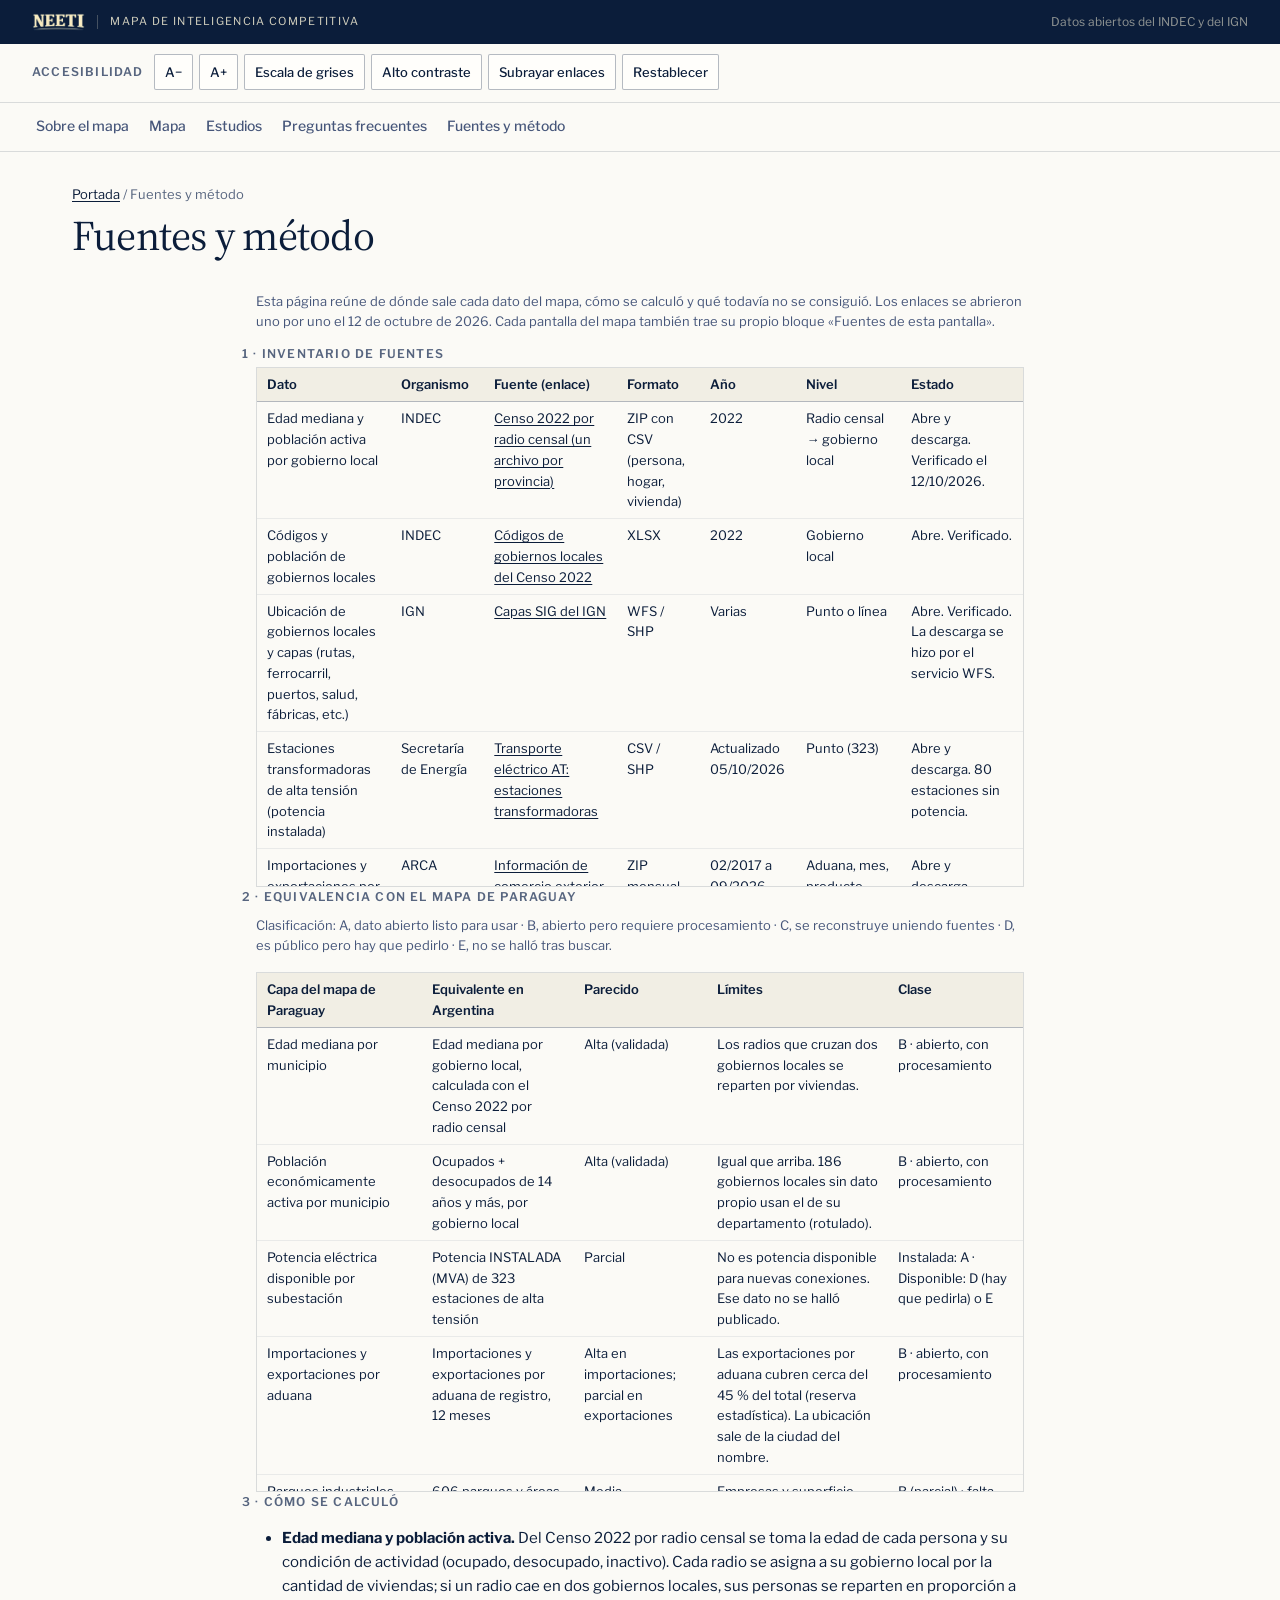
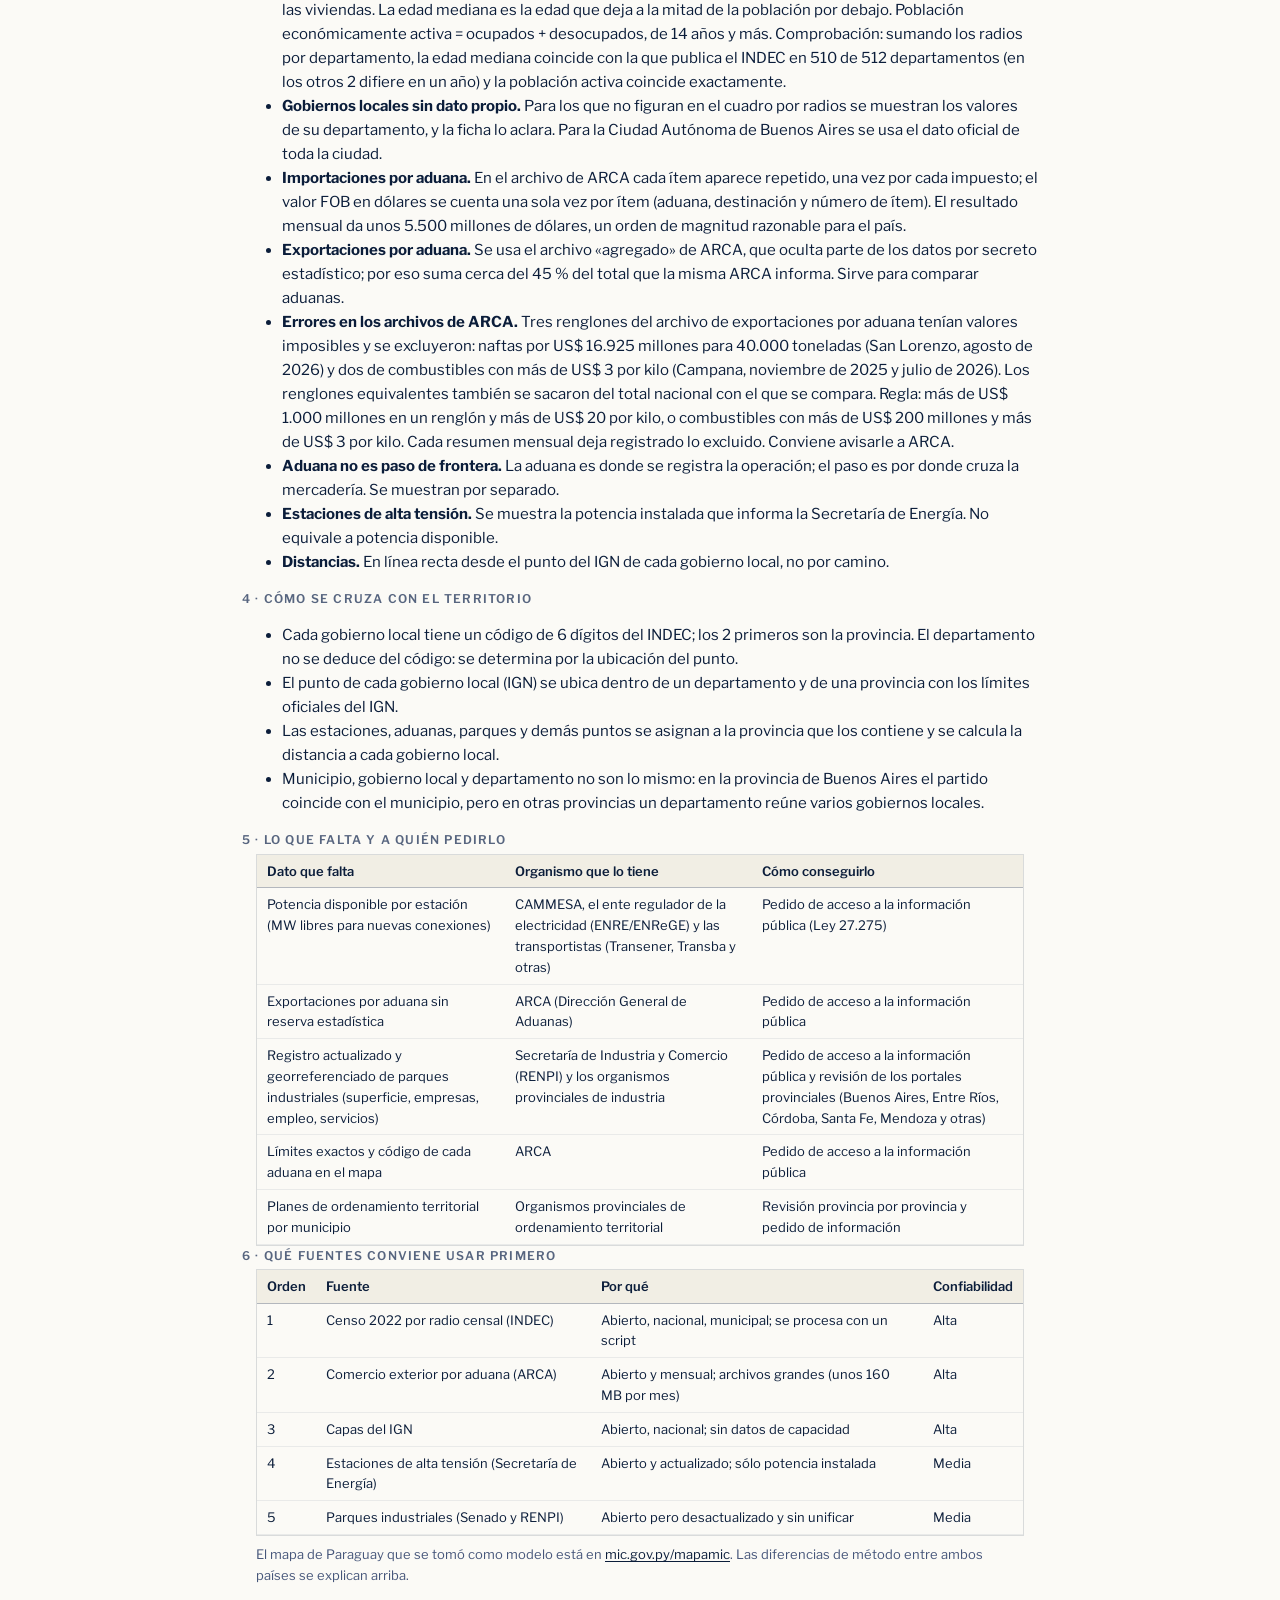
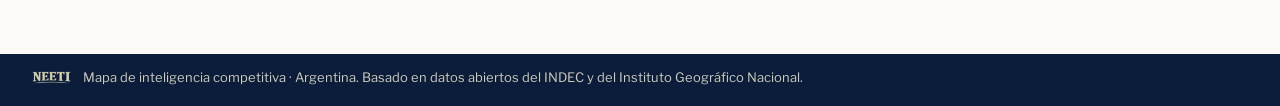
==== docs/fuentes.html @ 1ee14f91 "Edad mediana, PEA, aduanas, estaciones AT, parques y fuentes por pantalla - Edad mediana y población" ====
<!doctype html>
<html lang="es">
<head>
<meta charset="utf-8">
<meta name="viewport" content="width=device-width, initial-scale=1, viewport-fit=cover">
<title>Fuentes y método · Mapa de inteligencia competitiva</title>
<meta name="description" content="De dónde sale cada dato del mapa, cómo se calculó, qué se pudo verificar y qué falta.">
<meta name="theme-color" content="#0b1d3a">
<link rel="icon" type="image/png" href="assets/neeti-icono.png">
<link rel="apple-touch-icon" href="assets/neeti-icono.png">
<link rel="preconnect" href="https://fonts.googleapis.com">
<link rel="preconnect" href="https://fonts.gstatic.com" crossorigin>
<link href="https://fonts.googleapis.com/css2?family=Libre+Franklin:wght@400;500;600&family=Source+Serif+4:ital,opsz,wght@0,8..60,400;0,8..60,600;1,8..60,400&display=swap" rel="stylesheet">
<link rel="stylesheet" href="estilo.css?v=22">
</head>
<body>
<a class="saltar" href="#principal">Ir al contenido principal</a>

<header class="masthead">
  <img src="assets/neeti-logo.png" alt="NEETI" class="masthead-logo" width="53" height="18">
  <span class="masthead-titulo">Mapa de inteligencia competitiva</span>
  <span class="masthead-nota">Datos abiertos del INDEC y del IGN</span>
</header>

<div class="herramientas" role="toolbar" aria-label="Accesibilidad">
  <div class="acc" id="acc">
    <span class="rotulo">Accesibilidad</span>
    <button type="button" class="boton chico" data-acc="menos" aria-label="Disminuir el tamaño del texto">A−</button>
    <button type="button" class="boton chico" data-acc="mas" aria-label="Aumentar el tamaño del texto">A+</button>
    <button type="button" class="boton chico" data-acc="gris" aria-pressed="false">Escala de grises</button>
    <button type="button" class="boton chico" data-acc="contraste" aria-pressed="false">Alto contraste</button>
    <button type="button" class="boton chico" data-acc="subrayar" aria-pressed="false">Subrayar enlaces</button>
    <button type="button" class="boton chico" data-acc="reset">Restablecer</button>
  </div>
</div>

<nav class="menu" aria-label="Secciones del sitio">
  <a href="index.html#sobre">Sobre el mapa</a>
  <a href="index.html#mapa-seccion">Mapa</a>
  <a href="index.html#estudios">Estudios</a>
  <a href="preguntas.html">Preguntas frecuentes</a>
  <a href="fuentes.html" aria-current="page">Fuentes y método</a>
  <a href="index.html#contacto" id="menuContacto" hidden>Contacto</a>
</nav>

<main id="principal">
  <section class="portada">
    <p class="migas"><a href="index.html">Portada</a> <span aria-hidden="true">/</span> Fuentes y método</p>
    <h1 class="titulo">Fuentes y método</h1>
  </section>
  <section class="faq">
    <p class="nota">Esta página reúne de dónde sale cada dato del mapa, cómo se calculó y qué todavía no se consiguió. Los enlaces se abrieron uno por uno el 12 de octubre de 2026. Cada pantalla del mapa también trae su propio bloque «Fuentes de esta pantalla».</p>

    <h2 class="rotulo">1 · Inventario de fuentes</h2>
    <div class='tabla-caja'><table class='tabla'><thead><tr><th scope='col'>Dato</th><th scope='col'>Organismo</th><th scope='col'>Fuente (enlace)</th><th scope='col'>Formato</th><th scope='col'>Año</th><th scope='col'>Nivel</th><th scope='col'>Estado</th></tr></thead><tbody><tr><td>Edad mediana y población activa por gobierno local</td><td>INDEC</td><td><a href="https://datos.gob.ar/dataset/censo-nacional-de-poblacion-hogares-y-viviendas-2022" target="_blank" rel="noopener noreferrer">Censo 2022 por radio censal (un archivo por provincia)</a></td><td>ZIP con CSV (persona, hogar, vivienda)</td><td>2022</td><td>Radio censal → gobierno local</td><td>Abre y descarga. Verificado el 12/10/2026.</td></tr><tr><td>Códigos y población de gobiernos locales</td><td>INDEC</td><td><a href="https://www.indec.gob.ar/ftp/cuadros/geoestadistica/c2022_codigos_gobiernos_locales.xlsx" target="_blank" rel="noopener noreferrer">Códigos de gobiernos locales del Censo 2022</a></td><td>XLSX</td><td>2022</td><td>Gobierno local</td><td>Abre. Verificado.</td></tr><tr><td>Ubicación de gobiernos locales y capas (rutas, ferrocarril, puertos, salud, fábricas, etc.)</td><td>IGN</td><td><a href="https://www.ign.gob.ar/NuestrasActividades/InformacionGeoespacial/CapasSIG" target="_blank" rel="noopener noreferrer">Capas SIG del IGN</a></td><td>WFS / SHP</td><td>Varias</td><td>Punto o línea</td><td>Abre. Verificado. La descarga se hizo por el servicio WFS.</td></tr><tr><td>Estaciones transformadoras de alta tensión (potencia instalada)</td><td>Secretaría de Energía</td><td><a href="https://datos.gob.ar/dataset/transporte-electrico-at-estaciones-transformadoras" target="_blank" rel="noopener noreferrer">Transporte eléctrico AT: estaciones transformadoras</a></td><td>CSV / SHP</td><td>Actualizado 05/10/2026</td><td>Punto (323)</td><td>Abre y descarga. 80 estaciones sin potencia.</td></tr><tr><td>Importaciones y exportaciones por aduana</td><td>ARCA</td><td><a href="https://www.arca.gob.ar/operadoresComercioExterior/informacionAgregada/informacion-agregada.asp" target="_blank" rel="noopener noreferrer">Información de comercio exterior</a></td><td>ZIP mensual con archivos .lst</td><td>02/2017 a 09/2026</td><td>Aduana, mes, producto, país</td><td>Abre y descarga. Verificado.</td></tr><tr><td>Manual de lectura de los archivos de ARCA</td><td>ARCA</td><td><a href="https://www.arca.gob.ar/operadoresComercioExterior/documentos/Procedimiento-descarga-y-lectura-archivos-de-ComExAFIP-2018.pdf" target="_blank" rel="noopener noreferrer">Procedimiento de descarga y lectura</a></td><td>PDF</td><td>2018</td><td>—</td><td>Abre. Es de 2018: el formato se comprobó leyendo los archivos.</td></tr><tr><td>Códigos de aduanas y de países</td><td>ARCA</td><td><a href="https://www.arca.gob.ar/Aplicativos/oProgramasAduaneros/prestadores/rg1452.zip" target="_blank" rel="noopener noreferrer">Anexo de la RG 1452</a></td><td>ZIP</td><td>Vigente</td><td>73 aduanas y zonas francas</td><td>Abre y descarga.</td></tr><tr><td>Exportaciones por provincia</td><td>INDEC</td><td><a href="https://www.indec.gob.ar/uploads/informesdeprensa/opex_03_26929F77A2CA.pdf" target="_blank" rel="noopener noreferrer">Origen provincial de las exportaciones</a></td><td>PDF y planilla</td><td>1.er semestre 2025</td><td>Provincia</td><td>Abre. Verificado.</td></tr><tr><td>Registro Nacional de Parques Industriales (RENPI)</td><td>Secretaría de Industria y Comercio</td><td><a href="https://datos.gob.ar/dataset/registro-nacional-de-parques-industriales-renpi" target="_blank" rel="noopener noreferrer">Ficha en datos.gob.ar</a></td><td>ODS</td><td>Agosto de 2023</td><td>Nombre y provincia, sin coordenadas</td><td>Abre. Planilla desactualizada.</td></tr><tr><td>Parques industriales y zonas francas con ubicación</td><td>Comisión de Industria y Comercio del Senado</td><td>Mapa de Parques Industriales de la Argentina (sin enlace directo comprobado)</td><td>KML</td><td>24/06/2024</td><td>Punto (606 parques y 13 zonas francas)</td><td>Se usó el archivo; no se halló una dirección oficial estable para citar.</td></tr></tbody></table></div>

    <h2 class="rotulo">2 · Equivalencia con el mapa de Paraguay</h2>
    <p class="nota">Clasificación: A, dato abierto listo para usar · B, abierto pero requiere procesamiento · C, se reconstruye uniendo fuentes · D, es público pero hay que pedirlo · E, no se halló tras buscar.</p>
    <div class='tabla-caja'><table class='tabla'><thead><tr><th scope='col'>Capa del mapa de Paraguay</th><th scope='col'>Equivalente en Argentina</th><th scope='col'>Parecido</th><th scope='col'>Límites</th><th scope='col'>Clase</th></tr></thead><tbody><tr><td>Edad mediana por municipio</td><td>Edad mediana por gobierno local, calculada con el Censo 2022 por radio censal</td><td>Alta (validada)</td><td>Los radios que cruzan dos gobiernos locales se reparten por viviendas.</td><td>B · abierto, con procesamiento</td></tr><tr><td>Población económicamente activa por municipio</td><td>Ocupados + desocupados de 14 años y más, por gobierno local</td><td>Alta (validada)</td><td>Igual que arriba. 186 gobiernos locales sin dato propio usan el de su departamento (rotulado).</td><td>B · abierto, con procesamiento</td></tr><tr><td>Potencia eléctrica disponible por subestación</td><td>Potencia INSTALADA (MVA) de 323 estaciones de alta tensión</td><td>Parcial</td><td>No es potencia disponible para nuevas conexiones. Ese dato no se halló publicado.</td><td>Instalada: A · Disponible: D (hay que pedirla) o E</td></tr><tr><td>Importaciones y exportaciones por aduana</td><td>Importaciones y exportaciones por aduana de registro, 12 meses</td><td>Alta en importaciones; parcial en exportaciones</td><td>Las exportaciones por aduana cubren cerca del 45 % del total (reserva estadística). La ubicación sale de la ciudad del nombre.</td><td>B · abierto, con procesamiento</td></tr><tr><td>Parques industriales</td><td>606 parques y áreas industriales y 13 zonas francas</td><td>Media</td><td>Empresas y superficie sólo en parte de los casos. Falta cruzar con registros provinciales y con el RENPI.</td><td>B (parcial) · falta unificar</td></tr><tr><td>Plan de ordenamiento urbano y territorial (POUT, concepto de Paraguay)</td><td>Sin equivalente nacional</td><td>Nula</td><td>No se halló un registro abierto nacional.</td><td>E · no localizado</td></tr></tbody></table></div>

    <h2 class="rotulo">3 · Cómo se calculó</h2>
    <ul>
      <li><strong>Edad mediana y población activa.</strong> Del Censo 2022 por radio censal se toma la edad de cada persona y su condición de actividad (ocupado, desocupado, inactivo). Cada radio se asigna a su gobierno local por la cantidad de viviendas; si un radio cae en dos gobiernos locales, sus personas se reparten en proporción a las viviendas. La edad mediana es la edad que deja a la mitad de la población por debajo. Población económicamente activa = ocupados + desocupados, de 14 años y más. Comprobación: sumando los radios por departamento, la edad mediana coincide con la que publica el INDEC en 510 de 512 departamentos (en los otros 2 difiere en un año) y la población activa coincide exactamente.</li>
      <li><strong>Gobiernos locales sin dato propio.</strong> Para los que no figuran en el cuadro por radios se muestran los valores de su departamento, y la ficha lo aclara. Para la Ciudad Autónoma de Buenos Aires se usa el dato oficial de toda la ciudad.</li>
      <li><strong>Importaciones por aduana.</strong> En el archivo de ARCA cada ítem aparece repetido, una vez por cada impuesto; el valor FOB en dólares se cuenta una sola vez por ítem (aduana, destinación y número de ítem). El resultado mensual da unos 5.500 millones de dólares, un orden de magnitud razonable para el país.</li>
      <li><strong>Exportaciones por aduana.</strong> Se usa el archivo «agregado» de ARCA, que oculta parte de los datos por secreto estadístico; por eso suma cerca del 45 % del total que la misma ARCA informa. Sirve para comparar aduanas.</li>
      <li><strong>Errores en los archivos de ARCA.</strong> Tres renglones del archivo de exportaciones por aduana tenían valores imposibles y se excluyeron: naftas por US$ 16.925 millones para 40.000 toneladas (San Lorenzo, agosto de 2026) y dos de combustibles con más de US$ 3 por kilo (Campana, noviembre de 2025 y julio de 2026). Los renglones equivalentes también se sacaron del total nacional con el que se compara. Regla: más de US$ 1.000 millones en un renglón y más de US$ 20 por kilo, o combustibles con más de US$ 200 millones y más de US$ 3 por kilo. Cada resumen mensual deja registrado lo excluido. Conviene avisarle a ARCA.</li>
      <li><strong>Aduana no es paso de frontera.</strong> La aduana es donde se registra la operación; el paso es por donde cruza la mercadería. Se muestran por separado.</li>
      <li><strong>Estaciones de alta tensión.</strong> Se muestra la potencia instalada que informa la Secretaría de Energía. No equivale a potencia disponible.</li>
      <li><strong>Distancias.</strong> En línea recta desde el punto del IGN de cada gobierno local, no por camino.</li>
    </ul>

    <h2 class="rotulo">4 · Cómo se cruza con el territorio</h2>
    <ul>
      <li>Cada gobierno local tiene un código de 6 dígitos del INDEC; los 2 primeros son la provincia. El departamento no se deduce del código: se determina por la ubicación del punto.</li>
      <li>El punto de cada gobierno local (IGN) se ubica dentro de un departamento y de una provincia con los límites oficiales del IGN.</li>
      <li>Las estaciones, aduanas, parques y demás puntos se asignan a la provincia que los contiene y se calcula la distancia a cada gobierno local.</li>
      <li>Municipio, gobierno local y departamento no son lo mismo: en la provincia de Buenos Aires el partido coincide con el municipio, pero en otras provincias un departamento reúne varios gobiernos locales.</li>
    </ul>

    <h2 class="rotulo">5 · Lo que falta y a quién pedirlo</h2>
    <div class='tabla-caja'><table class='tabla'><thead><tr><th scope='col'>Dato que falta</th><th scope='col'>Organismo que lo tiene</th><th scope='col'>Cómo conseguirlo</th></tr></thead><tbody><tr><td>Potencia disponible por estación (MW libres para nuevas conexiones)</td><td>CAMMESA, el ente regulador de la electricidad (ENRE/ENReGE) y las transportistas (Transener, Transba y otras)</td><td>Pedido de acceso a la información pública (Ley 27.275)</td></tr><tr><td>Exportaciones por aduana sin reserva estadística</td><td>ARCA (Dirección General de Aduanas)</td><td>Pedido de acceso a la información pública</td></tr><tr><td>Registro actualizado y georreferenciado de parques industriales (superficie, empresas, empleo, servicios)</td><td>Secretaría de Industria y Comercio (RENPI) y los organismos provinciales de industria</td><td>Pedido de acceso a la información pública y revisión de los portales provinciales (Buenos Aires, Entre Ríos, Córdoba, Santa Fe, Mendoza y otras)</td></tr><tr><td>Límites exactos y código de cada aduana en el mapa</td><td>ARCA</td><td>Pedido de acceso a la información pública</td></tr><tr><td>Planes de ordenamiento territorial por municipio</td><td>Organismos provinciales de ordenamiento territorial</td><td>Revisión provincia por provincia y pedido de información</td></tr></tbody></table></div>

    <h2 class="rotulo">6 · Qué fuentes conviene usar primero</h2>
    <div class='tabla-caja'><table class='tabla'><thead><tr><th scope='col'>Orden</th><th scope='col'>Fuente</th><th scope='col'>Por qué</th><th scope='col'>Confiabilidad</th></tr></thead><tbody><tr><td>1</td><td>Censo 2022 por radio censal (INDEC)</td><td>Abierto, nacional, municipal; se procesa con un script</td><td>Alta</td></tr><tr><td>2</td><td>Comercio exterior por aduana (ARCA)</td><td>Abierto y mensual; archivos grandes (unos 160 MB por mes)</td><td>Alta</td></tr><tr><td>3</td><td>Capas del IGN</td><td>Abierto, nacional; sin datos de capacidad</td><td>Alta</td></tr><tr><td>4</td><td>Estaciones de alta tensión (Secretaría de Energía)</td><td>Abierto y actualizado; sólo potencia instalada</td><td>Media</td></tr><tr><td>5</td><td>Parques industriales (Senado y RENPI)</td><td>Abierto pero desactualizado y sin unificar</td><td>Media</td></tr></tbody></table></div>
    <p class="nota">El mapa de Paraguay que se tomó como modelo está en <a href="https://www.mic.gov.py/mapamic/" target="_blank" rel="noopener noreferrer">mic.gov.py/mapamic</a>. Las diferencias de método entre ambos países se explican arriba.</p>
  </section>
</main>
<footer class="pie">
  <img src="assets/neeti-logo.png" alt="NEETI" class="pie-logo" width="39" height="13">
  <div class="pie-texto">
    <p>Mapa de inteligencia competitiva · Argentina. Basado en datos abiertos del INDEC y del Instituto Geográfico Nacional.</p>
  </div>
</footer>

<script src="config.js"></script>
<script src="comun.js"></script>
</body>
</html>
---- docs/estilo.css ----
/* ===========================================================================
   Mapa de inteligencia competitiva · Argentina — identidad NEETI
   Mobile first: lo de abajo es para celular (390 px); luego tablet y escritorio.
   =========================================================================== */
:root {
  color-scheme: light;
  --navy: #0b1d3a;
  --navy-alto: #122b54;
  --crema: #fff8dc;
  --papel: #fbfaf6;
  --papel-hondo: #f1eee4;
  --hoja: #fffefb;
  --tinta: #0b1d3a;
  --tinta-media: #46567a;
  --tinta-tenue: #57657f;
  --linea: rgba(11, 29, 58, 0.14);
  --linea-firme: rgba(11, 29, 58, 0.3);
  --linea-tenue: rgba(11, 29, 58, 0.07);
  --realce: rgba(11, 29, 58, 0.04);
  --realce-fuerte: rgba(11, 29, 58, 0.07);
  --alta: #9b2c22;
  --media: #8a5b12;
  --baja: #3a5f8a;
  --serif: "Source Serif 4", "Iowan Old Style", Georgia, serif;
  --sans: "Libre Franklin", "Helvetica Neue", Helvetica, Arial, sans-serif;
  --t-xs: 0.75rem;
  --t-sm: 0.8125rem;
  --t-ui: 0.875rem;
  --t-base: 0.9375rem;
  --t-doc: 1rem;
  --t-md: 1.125rem;
  --t-lg: 1.375rem;
  --t-xl: 1.75rem;
  --space-xs: 4px;
  --space-sm: 8px;
  --space-md: 12px;
  --space-lg: 20px;
  --space-xl: 28px;
  --radio: 2px;
  --barra-alto: 2.75rem;
  --transicion: 160ms cubic-bezier(0.22, 0.61, 0.36, 1);
}

* { box-sizing: border-box; }
html { -webkit-text-size-adjust: 100%; font-size: 100%; }
body {
  margin: 0;
  background: var(--papel);
  color: var(--tinta);
  font-family: var(--sans);
  font-size: var(--t-base);
  line-height: 1.6;
  -webkit-font-smoothing: antialiased;
  text-rendering: optimizeLegibility;
  padding-bottom: env(safe-area-inset-bottom);
}
::selection { background: #f4e3b0; color: var(--navy); }
:focus-visible { outline: 2px solid var(--navy); outline-offset: 2px; border-radius: 1px; }
button, select, input { font: inherit; color: inherit; }
button { cursor: pointer; }
a { color: var(--navy); text-decoration-thickness: 1px; text-underline-offset: 0.18em; }
h1, h2, h3, h4 { margin: 0; }
.saltar { position: absolute; left: -999px; top: 0; background: var(--navy); color: var(--crema); padding: 10px 14px; z-index: 2000; }
.saltar:focus { left: 0; }

.titulo { font-family: var(--serif); font-size: clamp(1.625rem, 6.6vw, 2.625rem); font-weight: 400; line-height: 1.08; letter-spacing: -0.018em; text-wrap: balance; }
.rotulo { font-size: var(--t-xs); font-weight: 600; letter-spacing: 0.1em; text-transform: uppercase; color: var(--tinta-tenue); }

/* ---------- cabecera institucional (la única franja de color de arriba) ---------- */
.masthead { display: flex; align-items: center; gap: var(--space-md); min-height: var(--barra-alto); padding: 0 16px; padding-top: env(safe-area-inset-top); background: var(--navy); }
.masthead-logo { height: 18px; width: auto; display: block; flex: none; }
.masthead-titulo { padding-left: var(--space-md); border-left: 1px solid rgba(255, 248, 220, 0.24); font-size: 0.6875rem; line-height: 1.2; letter-spacing: 0.12em; text-transform: uppercase; color: rgba(255, 248, 220, 0.82); }
.masthead-nota { display: none; margin-left: auto; font-size: var(--t-xs); white-space: nowrap; color: rgba(255, 248, 220, 0.55); }

/* ---------- botones ---------- */
.boton { display: inline-flex; align-items: center; justify-content: center; gap: var(--space-sm); min-height: 44px; padding: 8px 14px; background: var(--hoja); border: 1px solid var(--linea-firme); border-radius: var(--radio); font-weight: 500; color: var(--tinta); text-decoration: none; transition: background var(--transicion), border-color var(--transicion); }
.boton:hover { border-color: var(--tinta-media); }
.boton[aria-pressed="true"], .boton-principal { background: var(--navy); border-color: var(--navy); color: var(--crema); }
.boton-principal:hover { background: var(--navy-alto); }
.boton.chico { min-height: 36px; padding: 4px 10px; font-size: var(--t-sm); white-space: nowrap; flex: none; }
.enlace { border: 0; background: none; color: var(--navy); text-decoration: underline; text-underline-offset: 0.18em; padding: 10px 2px; min-height: 44px; font-weight: 500; }

/* ---------- herramientas: accesibilidad + búsqueda ---------- */
.herramientas { padding: 10px 16px; border-bottom: 1px solid var(--linea); display: flex; flex-direction: column; gap: 8px; }
.acc { display: flex; align-items: center; gap: 6px; overflow-x: auto; scrollbar-width: none; padding-bottom: 2px; }
.acc::-webkit-scrollbar { display: none; }
.acc .rotulo { flex: none; margin-right: 4px; }
.buscador { position: relative; }
.buscador input { width: 100%; min-height: 44px; padding: 0 12px; border: 1px solid var(--linea-firme); border-radius: var(--radio); background: var(--hoja); }
.sugerencias { position: absolute; left: 0; right: 0; top: 48px; z-index: 1500; margin: 0; padding: 4px; list-style: none; background: var(--hoja); border: 1px solid var(--linea-firme); border-radius: var(--radio); max-height: 50vh; overflow-y: auto; }
.sugerencias li button { width: 100%; text-align: left; border: 0; background: none; padding: 10px; min-height: 44px; border-radius: var(--radio); }
.sugerencias li button:hover, .sugerencias li button:focus-visible { background: var(--realce-fuerte); }
.sugerencias small { display: block; color: var(--tinta-tenue); }

/* ---------- menú ---------- */
.menu { display: flex; gap: 4px; overflow-x: auto; padding: 0 12px; border-bottom: 1px solid var(--linea); scrollbar-width: none; }
.menu::-webkit-scrollbar { display: none; }
.menu a { flex: none; padding: 12px 8px; min-height: 44px; font-size: var(--t-ui); font-weight: 500; text-decoration: none; color: var(--tinta-media); border-bottom: 2px solid transparent; }
.menu a:hover { color: var(--navy); border-bottom-color: var(--linea-firme); }
.menu a[hidden] { display: none; }

/* ---------- portada y «sobre el mapa» ---------- */
.portada { padding: 24px 16px 8px; max-width: 1200px; margin: 0 auto; }
.migas { margin: 0 0 8px; font-size: var(--t-sm); color: var(--tinta-tenue); }
.sobre { max-width: 1200px; margin: 0 auto; padding: 8px 16px 28px; display: grid; gap: 24px; }
.sobre-texto p { font-family: var(--serif); font-size: var(--t-doc); line-height: 1.6; max-width: 62ch; margin: 12px 0 0; }
.sobre-texto .rotulo { display: block; }
.sobre-texto .boton { margin-top: 4px; font-family: var(--sans); }
.pasos { margin: 0; padding: 0; list-style: none; counter-reset: paso; border-top: 1px solid var(--linea); }
.pasos li { counter-increment: paso; position: relative; padding: 14px 0 14px 2.5rem; border-bottom: 1px solid var(--linea); font-size: var(--t-ui); color: var(--tinta-media); }
.pasos li::before { content: counter(paso); position: absolute; left: 0; top: 12px; font-family: var(--serif); font-size: var(--t-xl); line-height: 1; color: var(--tinta); }
.pasos b { color: var(--tinta); font-weight: 600; }

/* ---------- sección del mapa ---------- */
.mapa-seccion { max-width: 1280px; margin: 0 auto; padding: 8px 0 24px; }
.seccion-rotulo { display: block; padding: 0 16px 8px; }

.pestanas { display: flex; gap: 2px; overflow-x: auto; padding: 0 12px; border-bottom: 1px solid var(--linea); background: var(--papel); position: sticky; top: 0; z-index: 900; scrollbar-width: none; -webkit-overflow-scrolling: touch; }
.pestanas::-webkit-scrollbar { display: none; }
.pestanas button { flex: none; border: 0; background: none; min-height: 44px; padding: 10px 10px; font-size: var(--t-sm); font-weight: 600; letter-spacing: 0.04em; text-transform: uppercase; color: var(--tinta-tenue); border-bottom: 3px solid transparent; white-space: nowrap; }
.pestanas button:hover { color: var(--navy); }
.pestanas button[aria-selected="true"] { color: var(--navy); border-bottom-color: var(--navy); }

/* ---------- filtros ---------- */
.filtros { padding: 12px 16px 0; }
#btnFiltros .cont { display: inline-block; min-width: 20px; padding: 0 6px; margin-left: 4px; background: var(--navy); color: var(--crema); font-size: var(--t-xs); text-align: center; line-height: 20px; border-radius: var(--radio); }
#btnFiltros .cont[hidden] { display: none; }
.filtros-cuerpo { display: none; margin-top: 8px; padding: 12px; background: var(--hoja); border: 1px solid var(--linea); border-radius: var(--radio); grid-template-columns: 1fr 1fr; gap: 10px; }
.filtros-cuerpo.abierto { display: grid; }
.filtros-cuerpo label { display: flex; flex-direction: column; gap: 4px; font-size: var(--t-xs); font-weight: 600; letter-spacing: 0.06em; text-transform: uppercase; color: var(--tinta-tenue); min-width: 0; }
.filtros-cuerpo select { min-height: 44px; padding: 0 8px; border: 1px solid var(--linea-firme); border-radius: var(--radio); background: var(--papel); font-weight: 400; font-size: var(--t-base); letter-spacing: 0; text-transform: none; color: var(--tinta); width: 100%; min-width: 0; }
.mas-filtros:not([hidden]) { display: contents; }
.mas-filtros[hidden] { display: none; }
.filtros-acciones { grid-column: 1 / -1; display: flex; justify-content: space-between; gap: 12px; }

/* ---------- indicadores: líneas finas, cifras en serif ---------- */
.kpis { display: grid; grid-template-columns: 1fr 1fr; gap: 0; margin: 12px 16px; border-top: 1px solid var(--linea-firme); border-left: 1px solid var(--linea); }
.kpi { padding: 10px 12px; border-right: 1px solid var(--linea); border-bottom: 1px solid var(--linea); background: var(--hoja); min-width: 0; }
.kpi small { display: block; font-size: 0.6875rem; font-weight: 600; letter-spacing: 0.08em; text-transform: uppercase; color: var(--tinta-tenue); }
.kpi strong { display: block; margin-top: 2px; font-family: var(--serif); font-weight: 400; font-size: 1.625rem; line-height: 1.15; letter-spacing: -0.01em; font-variant-numeric: tabular-nums; overflow-wrap: anywhere; }
.kpi strong.largo { font-size: 1.125rem; }
.kpi span { display: block; font-size: var(--t-xs); color: var(--tinta-media); margin-top: 2px; }

/* ---------- paneles ---------- */
.panel { margin: 0 16px 16px; background: var(--hoja); border: 1px solid var(--linea); border-radius: var(--radio); overflow: hidden; }
.panel-titulo { display: flex; justify-content: space-between; align-items: center; gap: 8px; padding: 12px 14px 4px; }
.panel-titulo h3 { font-family: var(--serif); font-weight: 400; font-size: var(--t-md); line-height: 1.25; letter-spacing: -0.005em; }
.panel-titulo select { max-width: 100%; min-height: 36px; margin-top: 4px; padding: 0 6px; border: 1px solid var(--linea-firme); border-radius: var(--radio); background: var(--papel); font-family: var(--sans); font-size: var(--t-ui); }
.nota { margin: 0; padding: 8px 14px 12px; color: var(--tinta-media); font-size: var(--t-sm); }

.capas { display: flex; gap: 6px; overflow-x: auto; padding: 8px 14px; scrollbar-width: none; }
.capas[hidden] { display: none; }
.capas::-webkit-scrollbar { display: none; }
.capas label { flex: none; display: inline-flex; align-items: center; gap: 6px; min-height: 36px; padding: 0 12px; border: 1px solid var(--linea-firme); border-radius: var(--radio); font-size: var(--t-sm); background: var(--hoja); cursor: pointer; white-space: nowrap; }
.capas label:has(input:checked) { background: var(--navy); border-color: var(--navy); color: var(--crema); }
.capas input { accent-color: var(--crema); margin: 0; }
.capas i { width: 10px; height: 10px; border-radius: 50%; display: inline-block; border: 1px solid var(--crema); }

.mapa-caja { position: relative; background: #e4e7ee; }
#mapa { height: 62vh; min-height: 340px; background: #e4e7ee; }
.mapa-caja:fullscreen, .mapa-caja.pantalla-completa { position: fixed; inset: 0; z-index: 3000; background: var(--papel); }
.mapa-caja:fullscreen #mapa, .mapa-caja.pantalla-completa #mapa { height: 100%; }
/* mapa base apagado para que las capas se lean sobre papel */
#mapa .leaflet-tile-pane { filter: grayscale(0.9) contrast(0.92) brightness(1.04); opacity: 0.85; }
.leyenda { position: absolute; left: 8px; bottom: 8px; z-index: 450; max-width: 72%; background: rgba(255, 254, 251, 0.94); border: 1px solid var(--linea-firme); border-radius: var(--radio); padding: 6px 8px; font-size: 0.6875rem; line-height: 1.5; pointer-events: none; }
.leyenda:empty { display: none; }
.leyenda i { display: inline-block; width: 10px; height: 10px; border-radius: 50%; margin-right: 5px; vertical-align: -1px; border: 1px solid rgba(11,29,58,.3); }

/* controles propios del mapa (inicio y pantalla completa) */
.leaflet-bar a, .leaflet-bar a:hover { border-radius: 0; color: var(--navy); }
.leaflet-touch .leaflet-bar a { width: 40px; height: 40px; line-height: 40px; }
.ctl-mapa { font-size: 15px; font-weight: 600; text-decoration: none; display: flex !important; align-items: center; justify-content: center; }
.leaflet-container { font-family: var(--sans); }
.leaflet-container a { color: var(--navy); }

/* ---------- ranking y barras ---------- */
.ranking, .barras { list-style: none; margin: 0; padding: 4px 6px 6px; }
.ranking li button { width: 100%; display: grid; grid-template-columns: 24px 1fr auto; gap: 8px; align-items: center; text-align: left; border: 0; background: none; padding: 8px; min-height: 48px; border-radius: var(--radio); border-bottom: 1px solid var(--linea-tenue); }
.ranking li button:hover { background: var(--realce); }
.ranking .pos { color: var(--tinta-tenue); font-size: var(--t-xs); text-align: right; font-variant-numeric: tabular-nums; }
.ranking .nom { font-weight: 600; overflow: hidden; text-overflow: ellipsis; }
.ranking .nom small { display: block; font-weight: 400; color: var(--tinta-media); }
.ranking .val { font-variant-numeric: tabular-nums; font-weight: 600; }
.ver-mas { display: flex; width: calc(100% - 24px); margin: 4px 12px 12px; }
.ver-mas[hidden] { display: none; }
.barras li button { width: 100%; display: block; border: 0; background: none; padding: 6px 8px; text-align: left; min-height: 44px; border-radius: var(--radio); }
.barras li button:hover { background: var(--realce); }
.barras .fila, .mini .fila { display: flex; justify-content: space-between; gap: 8px; font-size: var(--t-sm); }
.barras .fila span:last-child, .mini .fila span:last-child { font-variant-numeric: tabular-nums; font-weight: 600; white-space: nowrap; }
.barras .riel, .mini .riel { height: 6px; margin-top: 4px; background: var(--linea-tenue); overflow: hidden; }
.barras .riel b, .mini .riel b { display: block; height: 100%; background: var(--navy); }
.mini { margin: 0 0 8px; }
.comentarios { margin: 0 16px 16px; }
.comentarios[hidden] { display: none; }

/* ---------- estudios y contacto ---------- */
.estudios, .contacto { max-width: 1200px; margin: 0 auto; padding: 20px 16px 8px; }
.estudios .bajada { margin: 8px 0 12px; color: var(--tinta-media); }
.lista-estudios { list-style: none; margin: 0; padding: 0; border-top: 1px solid var(--linea-firme); }
.lista-estudios li { padding: 14px 0; border-bottom: 1px solid var(--linea); }
.lista-estudios h3 { font-family: var(--serif); font-weight: 400; font-size: var(--t-md); line-height: 1.25; }
.lista-estudios p { margin: 4px 0 6px; color: var(--tinta-media); font-size: var(--t-ui); max-width: 62ch; }
.contacto[hidden] { display: none; }
.contacto dl { margin: 12px 0 0; display: grid; gap: 4px; }
.contacto dt { font-size: var(--t-xs); font-weight: 600; letter-spacing: 0.08em; text-transform: uppercase; color: var(--tinta-tenue); margin-top: 8px; }
.contacto dd { margin: 0; }

/* ---------- pie ---------- */
.pie { display: flex; align-items: flex-start; gap: var(--space-md); margin-top: 24px; padding: 14px 16px; background: var(--navy); color: rgba(255, 248, 220, 0.8); font-size: var(--t-sm); line-height: 1.4; }
.pie-logo { display: none; flex: none; height: 13px; width: auto; opacity: 0.85; margin-top: 3px; }
.pie-texto p { margin: 0 0 6px; max-width: 90ch; }
.pie a { color: var(--crema); }

/* ---------- ficha ---------- */
.ficha { width: 100%; max-width: 100%; margin: auto 0 0; padding: 0; border: 0; background: var(--hoja); color: var(--tinta); border-top: 3px solid var(--navy); border-radius: 0; max-height: 86vh; overflow-y: auto; }
.ficha::backdrop { background: rgba(11, 29, 58, 0.5); }
.ficha .cerrar { position: sticky; top: 8px; float: right; margin: 8px 8px 0 0; width: 44px; height: 44px; border: 1px solid var(--linea-firme); border-radius: var(--radio); background: var(--hoja); font-size: 26px; line-height: 1; }
.ficha-cuerpo { padding: 16px 16px 24px; }
.ficha h3 { margin: 0 52px 2px 0; font-family: var(--serif); font-weight: 400; font-size: var(--t-xl); line-height: 1.1; letter-spacing: -0.012em; }
.ficha .sub { margin: 4px 0 12px; color: var(--tinta-media); font-size: var(--t-sm); }
.ficha dl { display: grid; grid-template-columns: 1fr 1fr; gap: 0; margin: 0 0 14px; border-top: 1px solid var(--linea); border-left: 1px solid var(--linea); }
.ficha dl div { padding: 8px 10px; min-width: 0; border-right: 1px solid var(--linea); border-bottom: 1px solid var(--linea); }
.ficha dt { font-size: 0.6875rem; font-weight: 600; letter-spacing: 0.07em; text-transform: uppercase; color: var(--tinta-tenue); }
.ficha dd { margin: 2px 0 0; font-weight: 600; font-variant-numeric: tabular-nums; overflow-wrap: anywhere; }
.ficha dd small { font-weight: 400; color: var(--tinta-media); }
.ficha h4 { margin: 16px 0 6px; font-size: var(--t-xs); font-weight: 600; text-transform: uppercase; letter-spacing: 0.1em; color: var(--tinta-tenue); }

/* ---------- popup del mapa ---------- */
.leaflet-popup-content-wrapper { border-radius: var(--radio); box-shadow: 0 1px 4px rgba(11, 29, 58, 0.25); }
.leaflet-popup-content { margin: 10px 12px; font: 13px/1.4 var(--sans); color: var(--tinta); }
.pop b { display: block; font-family: var(--serif); font-weight: 600; font-size: 15px; }
.pop small { color: var(--tinta-media); }
.pop button { margin-top: 6px; min-height: 36px; padding: 0 12px; border: 1px solid var(--navy); border-radius: var(--radio); background: var(--navy); color: var(--crema); font-weight: 500; }

/* ---------- gráficos y tablas ---------- */
.widget .nota { padding-top: 4px; }
.barras .fila-barra { padding: 5px 8px; }
.barras .fila-barra .fila span:first-child { overflow-wrap: anywhere; }
.tabla-caja { overflow-x: auto; margin: 4px 14px 0; border: 1px solid var(--linea); max-height: 520px; overflow-y: auto; }
.tabla { width: 100%; border-collapse: collapse; font-size: var(--t-sm); min-width: 520px; }
.tabla th, .tabla td { padding: 6px 10px; border-bottom: 1px solid var(--linea-tenue); text-align: left; vertical-align: top; }
.tabla thead th { position: sticky; top: 0; background: var(--papel-hondo); border-bottom: 1px solid var(--linea-firme); z-index: 1; font-weight: 600; }
.tabla th button { border: 0; background: none; font: inherit; font-weight: 600; text-align: inherit; padding: 4px 0; min-height: 32px; cursor: pointer; white-space: normal; }
.tabla .num { text-align: right; font-variant-numeric: tabular-nums; }
.tabla .pos { width: 2.2rem; color: var(--tinta-tenue); background: var(--realce); text-align: right; font-variant-numeric: tabular-nums; }
.tabla tbody tr:hover td { background: var(--realce); }
.tabla-pie { display: flex; justify-content: space-between; align-items: center; margin: 0; padding: 4px 14px 10px; font-size: var(--t-sm); color: var(--tinta-media); }
.mapa-mundo { height: 320px; margin: 4px 14px 0; border: 1px solid var(--linea); background: #e4e7ee; }
.mapa-mundo .leaflet-tile-pane { filter: grayscale(0.9) contrast(0.92) brightness(1.04); opacity: 0.85; }

/* ---------- panel de capas y búsqueda dentro del mapa ---------- */
.ctl-capas { position: relative; }
.ctl-boton { display: inline-flex; align-items: center; gap: 6px; min-height: 40px; padding: 0 12px; background: var(--hoja); border: 1px solid var(--linea-firme); border-radius: var(--radio); color: var(--navy); font-weight: 600; font-size: var(--t-sm); }
.panel-capas { position: absolute; right: 0; top: 44px; width: min(280px, 78vw); max-height: 60vh; overflow-y: auto; background: var(--hoja); border: 1px solid var(--linea-firme); border-radius: var(--radio); padding: 10px 12px; }
.panel-capas[hidden] { display: none; }
.panel-capas label, .panel-capas .leg { display: flex; align-items: center; gap: 8px; min-height: 32px; font-size: var(--t-sm); }
.panel-capas i { width: 10px; height: 10px; border-radius: 50%; border: 1px solid rgba(11,29,58,.3); flex: none; display: inline-block; }
.panel-capas .rotulo { margin: 8px 0 2px; }
.panel-capas .rotulo:first-child { margin-top: 0; }
.panel-acciones { display: grid; margin-top: 8px; border-top: 1px solid var(--linea); padding-top: 4px; }
.panel-acciones .enlace { text-align: left; min-height: 36px; font-size: var(--t-sm); padding: 6px 0; }
.leyenda { display: none; }
.cluster-neeti { width: 34px; height: 34px; border-radius: 50%; background: rgba(155, 44, 34, 0.85); border: 2px solid var(--hoja); color: var(--crema); font-weight: 600; font-size: 12px; display: flex; align-items: center; justify-content: center; }
.kpi { position: relative; }
.kpi .info { position: absolute; right: 8px; top: 8px; width: 16px; height: 16px; border: 1px solid var(--linea-firme); border-radius: 50%; font: italic 600 10px/14px var(--serif); text-align: center; color: var(--tinta-media); }

/* ---------- formulario de comentarios ---------- */
.formulario { padding: 8px 16px 20px; display: grid; gap: 14px; max-width: 640px; }
.formulario label, .formulario legend { display: grid; gap: 4px; font-size: var(--t-sm); font-weight: 600; color: var(--tinta); }
.formulario legend { padding: 0; margin-bottom: 4px; }
.formulario fieldset { border: 0; padding: 0; margin: 0; display: grid; gap: 4px; }
.formulario input:not([type="checkbox"]), .formulario textarea { width: 100%; min-height: 44px; padding: 8px 10px; border: 1px solid var(--linea-firme); border-radius: var(--radio); background: var(--papel); font-weight: 400; font-size: var(--t-base); }
.formulario .par { display: grid; gap: 10px; }
.formulario .opcion { display: flex; align-items: center; gap: 10px; min-height: 40px; font-weight: 400; }
.formulario .opcion input { width: 20px; height: 20px; accent-color: var(--navy); }
.estado-form { margin: 0; font-size: var(--t-sm); color: var(--tinta-media); min-height: 1.2em; }
.formulario .boton { justify-self: start; }

/* ---------- accesibilidad ---------- */
html.gris { filter: grayscale(1); }
html.subrayar a { text-decoration: underline !important; }
html.contraste { --papel: #ffffff; --hoja: #ffffff; --papel-hondo: #ffffff; --tinta: #000000; --tinta-media: #000000; --tinta-tenue: #1a1a1a; --navy: #000000; --navy-alto: #1a1a1a; --linea: #000000; --linea-firme: #000000; --linea-tenue: #666666; }
html.contraste .masthead, html.contraste .pie { background: #000; }
html.contraste .leaflet-popup-content-wrapper { border: 1px solid #000; }

/* ---------- preguntas frecuentes ---------- */
.faq { max-width: 860px; margin: 0 auto; padding: 8px 16px 24px; }
.faq details { border-bottom: 1px solid var(--linea); }
.faq details:first-of-type { border-top: 1px solid var(--linea-firme); }
.faq summary { list-style: none; cursor: pointer; padding: 14px 28px 14px 0; position: relative; font-family: var(--serif); font-size: var(--t-md); line-height: 1.3; min-height: 44px; }
.faq summary::-webkit-details-marker { display: none; }
.faq summary::after { content: "+"; position: absolute; right: 4px; top: 10px; font-family: var(--sans); font-size: 1.5rem; line-height: 1; color: var(--tinta-media); }
.faq details[open] summary::after { content: "−"; }
.faq .respuesta { padding: 0 0 16px; font-family: var(--serif); font-size: var(--t-doc); max-width: 66ch; }
.faq .respuesta p { margin: 0 0 10px; }
.faq .respuesta ul { margin: 0 0 10px; padding-left: 1.2rem; }

@media (prefers-reduced-motion: reduce) { * { transition: none !important; animation: none !important; scroll-behavior: auto !important; } }

/* ---------- tablet ---------- */
@media (min-width: 768px) {
  .masthead { padding: 0 32px; }
  .masthead-nota { display: block; }
  .pie { padding: 14px 32px; }
  .pie-logo { display: block; }
  .herramientas { flex-direction: row; justify-content: space-between; align-items: center; padding: 10px 32px; gap: 20px; }
  .acc { flex-wrap: wrap; overflow: visible; }
  .buscador { width: 320px; flex: none; }
  .menu { padding: 0 28px; }
  .portada { padding: 32px 32px 8px; }
  .sobre { padding: 8px 32px 32px; grid-template-columns: 1.2fr 1fr; gap: 40px; align-items: start; }
  .seccion-rotulo { padding: 0 32px 8px; }
  .pestanas { padding: 0 18px; }
  .pestanas button { padding: 10px 14px; }
  .filtros { padding: 12px 32px 0; }
  #btnFiltros { display: none; }
  .filtros-cuerpo { display: grid; grid-template-columns: repeat(3, 1fr); margin-top: 0; }
  .kpis { grid-template-columns: repeat(3, 1fr); margin: 12px 32px; }
  .panel { margin: 0 32px 16px; }
  #mapa { height: 68vh; min-height: 480px; }
  .estudios, .contacto { padding: 24px 32px 8px; }
  .lista-estudios { display: grid; grid-template-columns: repeat(3, 1fr); gap: 0 24px; border-top: 0; }
  .lista-estudios li { border-top: 1px solid var(--linea-firme); }
  .comentarios { margin: 0 32px 16px; }
  .ficha { max-width: 560px; margin: auto; border: 1px solid var(--linea-firme); border-top: 3px solid var(--navy); max-height: 90vh; }
  .faq { padding: 16px 32px 32px; }
  .formulario .par { grid-template-columns: 1fr 1fr; }
  .mapa-mundo { height: 420px; }
}

/* ---------- escritorio ---------- */
@media (min-width: 1100px) {
  .filtros-cuerpo { grid-template-columns: repeat(5, 1fr); }
  .kpis { grid-template-columns: repeat(6, 1fr); }
  #mapa { height: 72vh; min-height: 560px; }
}

/* fuentes de cada pantalla */
.fuentes-pantalla ul { margin: 0; padding: 4px 14px 4px 32px; display: grid; gap: 8px; font-size: var(--t-sm); line-height: 1.4; }
.fuentes-pantalla a { color: var(--navy); text-decoration: underline; text-underline-offset: 2px; overflow-wrap: anywhere; }
.fuentes-pantalla a:hover { color: var(--alta); }
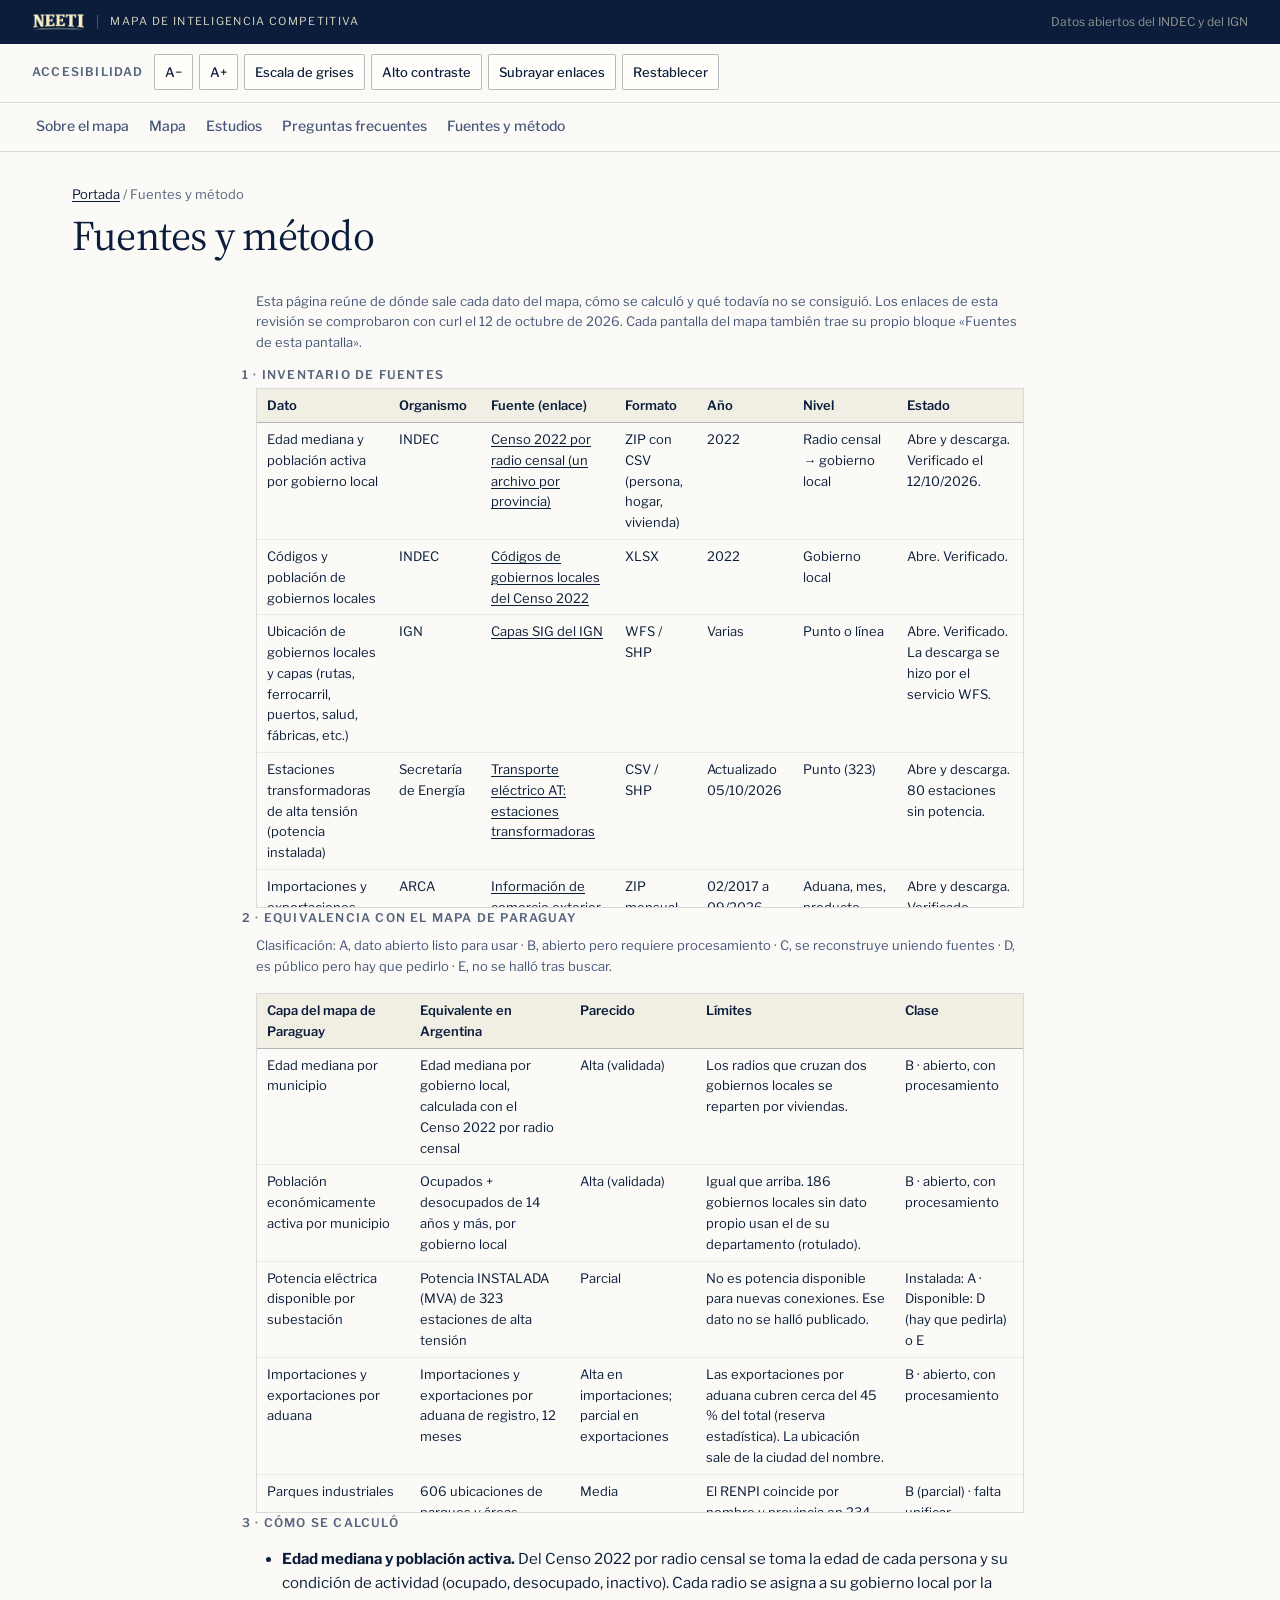
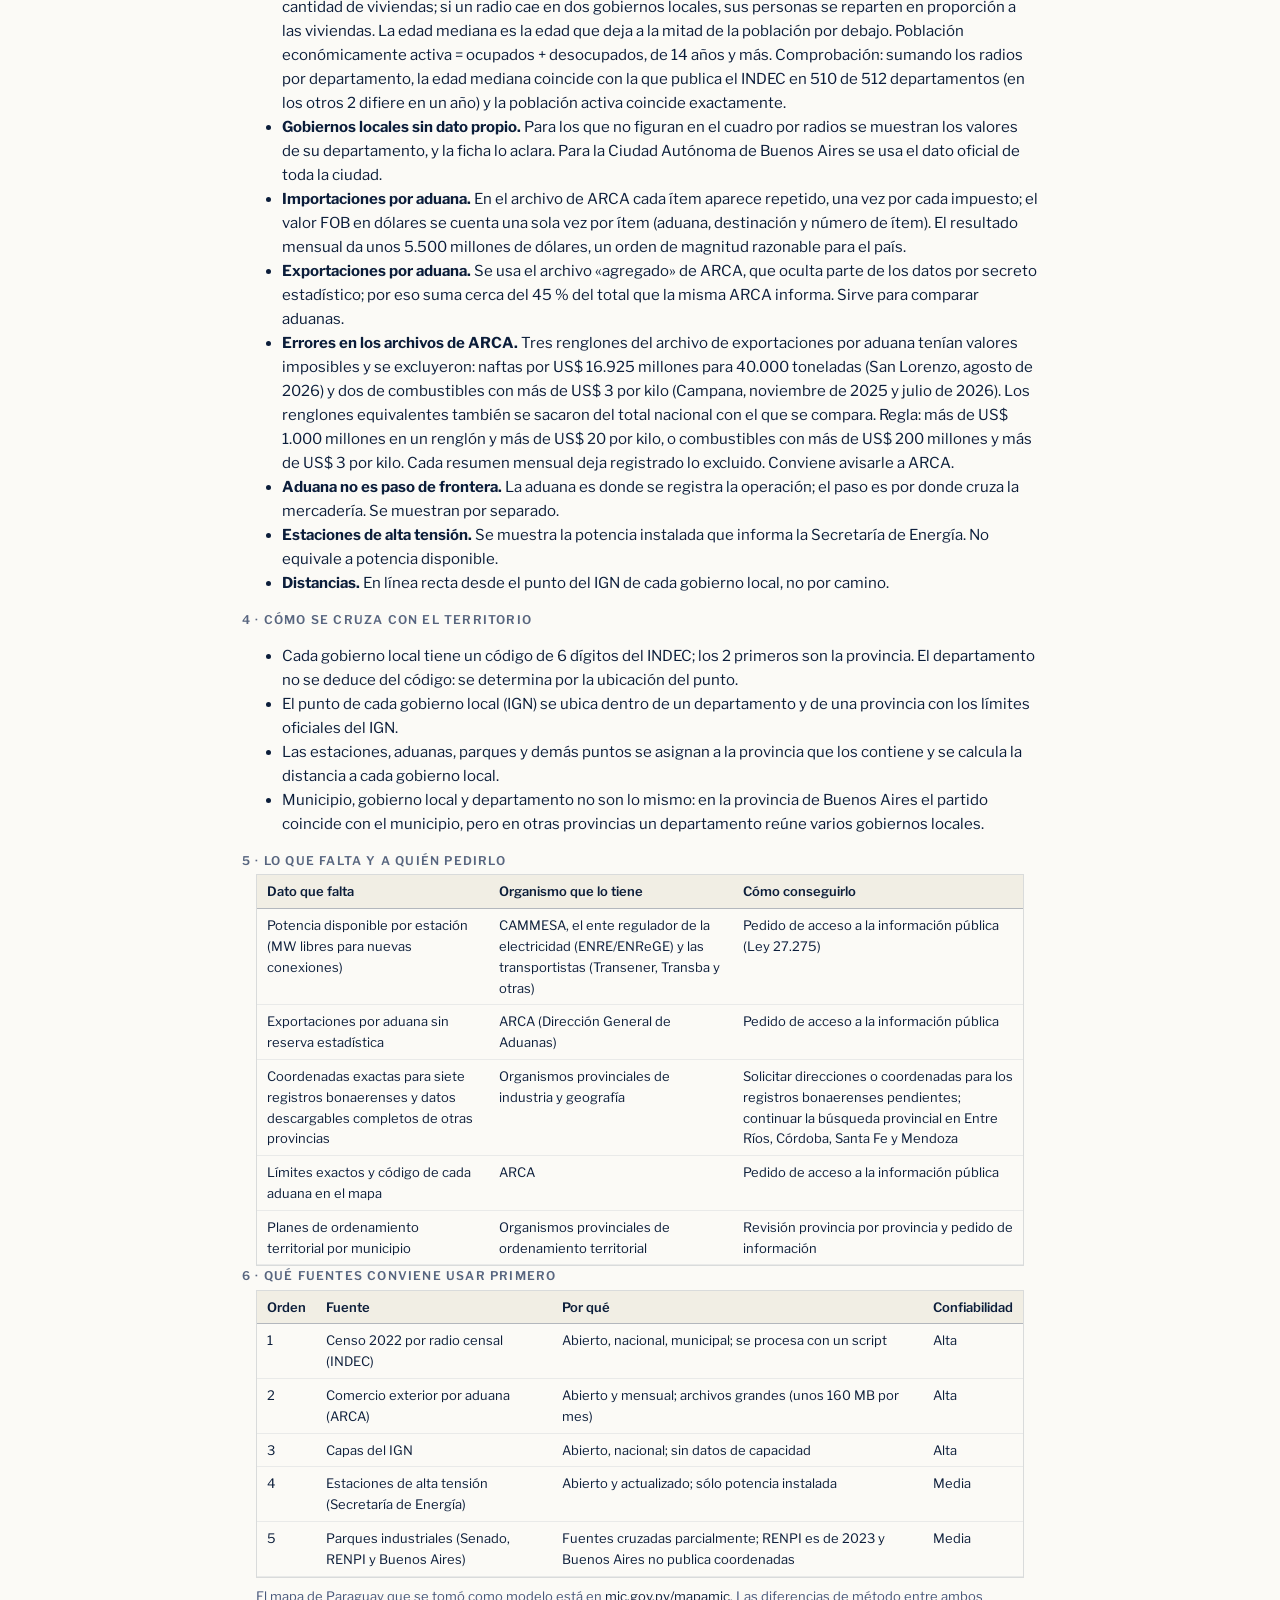
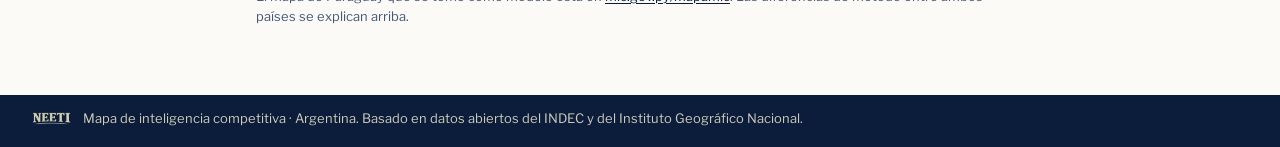
==== commit 76b55e05: "Parques industriales cruzados con el RENPI y el registro bonaerense - Cada parque indica su fuente y" ====
--- a/docs/fuentes.html
+++ b/docs/fuentes.html
@@ -49,14 +49,14 @@
     <h1 class="titulo">Fuentes y método</h1>
   </section>
   <section class="faq">
-    <p class="nota">Esta página reúne de dónde sale cada dato del mapa, cómo se calculó y qué todavía no se consiguió. Los enlaces se abrieron uno por uno el 12 de octubre de 2026. Cada pantalla del mapa también trae su propio bloque «Fuentes de esta pantalla».</p>
+    <p class="nota">Esta página reúne de dónde sale cada dato del mapa, cómo se calculó y qué todavía no se consiguió. Los enlaces de esta revisión se comprobaron con curl el 12 de octubre de 2026. Cada pantalla del mapa también trae su propio bloque «Fuentes de esta pantalla».</p>
 
     <h2 class="rotulo">1 · Inventario de fuentes</h2>
-    <div class='tabla-caja'><table class='tabla'><thead><tr><th scope='col'>Dato</th><th scope='col'>Organismo</th><th scope='col'>Fuente (enlace)</th><th scope='col'>Formato</th><th scope='col'>Año</th><th scope='col'>Nivel</th><th scope='col'>Estado</th></tr></thead><tbody><tr><td>Edad mediana y población activa por gobierno local</td><td>INDEC</td><td><a href="https://datos.gob.ar/dataset/censo-nacional-de-poblacion-hogares-y-viviendas-2022" target="_blank" rel="noopener noreferrer">Censo 2022 por radio censal (un archivo por provincia)</a></td><td>ZIP con CSV (persona, hogar, vivienda)</td><td>2022</td><td>Radio censal → gobierno local</td><td>Abre y descarga. Verificado el 12/10/2026.</td></tr><tr><td>Códigos y población de gobiernos locales</td><td>INDEC</td><td><a href="https://www.indec.gob.ar/ftp/cuadros/geoestadistica/c2022_codigos_gobiernos_locales.xlsx" target="_blank" rel="noopener noreferrer">Códigos de gobiernos locales del Censo 2022</a></td><td>XLSX</td><td>2022</td><td>Gobierno local</td><td>Abre. Verificado.</td></tr><tr><td>Ubicación de gobiernos locales y capas (rutas, ferrocarril, puertos, salud, fábricas, etc.)</td><td>IGN</td><td><a href="https://www.ign.gob.ar/NuestrasActividades/InformacionGeoespacial/CapasSIG" target="_blank" rel="noopener noreferrer">Capas SIG del IGN</a></td><td>WFS / SHP</td><td>Varias</td><td>Punto o línea</td><td>Abre. Verificado. La descarga se hizo por el servicio WFS.</td></tr><tr><td>Estaciones transformadoras de alta tensión (potencia instalada)</td><td>Secretaría de Energía</td><td><a href="https://datos.gob.ar/dataset/transporte-electrico-at-estaciones-transformadoras" target="_blank" rel="noopener noreferrer">Transporte eléctrico AT: estaciones transformadoras</a></td><td>CSV / SHP</td><td>Actualizado 05/10/2026</td><td>Punto (323)</td><td>Abre y descarga. 80 estaciones sin potencia.</td></tr><tr><td>Importaciones y exportaciones por aduana</td><td>ARCA</td><td><a href="https://www.arca.gob.ar/operadoresComercioExterior/informacionAgregada/informacion-agregada.asp" target="_blank" rel="noopener noreferrer">Información de comercio exterior</a></td><td>ZIP mensual con archivos .lst</td><td>02/2017 a 09/2026</td><td>Aduana, mes, producto, país</td><td>Abre y descarga. Verificado.</td></tr><tr><td>Manual de lectura de los archivos de ARCA</td><td>ARCA</td><td><a href="https://www.arca.gob.ar/operadoresComercioExterior/documentos/Procedimiento-descarga-y-lectura-archivos-de-ComExAFIP-2018.pdf" target="_blank" rel="noopener noreferrer">Procedimiento de descarga y lectura</a></td><td>PDF</td><td>2018</td><td>—</td><td>Abre. Es de 2018: el formato se comprobó leyendo los archivos.</td></tr><tr><td>Códigos de aduanas y de países</td><td>ARCA</td><td><a href="https://www.arca.gob.ar/Aplicativos/oProgramasAduaneros/prestadores/rg1452.zip" target="_blank" rel="noopener noreferrer">Anexo de la RG 1452</a></td><td>ZIP</td><td>Vigente</td><td>73 aduanas y zonas francas</td><td>Abre y descarga.</td></tr><tr><td>Exportaciones por provincia</td><td>INDEC</td><td><a href="https://www.indec.gob.ar/uploads/informesdeprensa/opex_03_26929F77A2CA.pdf" target="_blank" rel="noopener noreferrer">Origen provincial de las exportaciones</a></td><td>PDF y planilla</td><td>1.er semestre 2025</td><td>Provincia</td><td>Abre. Verificado.</td></tr><tr><td>Registro Nacional de Parques Industriales (RENPI)</td><td>Secretaría de Industria y Comercio</td><td><a href="https://datos.gob.ar/dataset/registro-nacional-de-parques-industriales-renpi" target="_blank" rel="noopener noreferrer">Ficha en datos.gob.ar</a></td><td>ODS</td><td>Agosto de 2023</td><td>Nombre y provincia, sin coordenadas</td><td>Abre. Planilla desactualizada.</td></tr><tr><td>Parques industriales y zonas francas con ubicación</td><td>Comisión de Industria y Comercio del Senado</td><td>Mapa de Parques Industriales de la Argentina (sin enlace directo comprobado)</td><td>KML</td><td>24/06/2024</td><td>Punto (606 parques y 13 zonas francas)</td><td>Se usó el archivo; no se halló una dirección oficial estable para citar.</td></tr></tbody></table></div>
+    <div class='tabla-caja'><table class='tabla'><thead><tr><th scope='col'>Dato</th><th scope='col'>Organismo</th><th scope='col'>Fuente (enlace)</th><th scope='col'>Formato</th><th scope='col'>Año</th><th scope='col'>Nivel</th><th scope='col'>Estado</th></tr></thead><tbody><tr><td>Edad mediana y población activa por gobierno local</td><td>INDEC</td><td><a href="https://datos.gob.ar/dataset/censo-nacional-de-poblacion-hogares-y-viviendas-2022" target="_blank" rel="noopener noreferrer">Censo 2022 por radio censal (un archivo por provincia)</a></td><td>ZIP con CSV (persona, hogar, vivienda)</td><td>2022</td><td>Radio censal → gobierno local</td><td>Abre y descarga. Verificado el 12/10/2026.</td></tr><tr><td>Códigos y población de gobiernos locales</td><td>INDEC</td><td><a href="https://www.indec.gob.ar/ftp/cuadros/geoestadistica/c2022_codigos_gobiernos_locales.xlsx" target="_blank" rel="noopener noreferrer">Códigos de gobiernos locales del Censo 2022</a></td><td>XLSX</td><td>2022</td><td>Gobierno local</td><td>Abre. Verificado.</td></tr><tr><td>Ubicación de gobiernos locales y capas (rutas, ferrocarril, puertos, salud, fábricas, etc.)</td><td>IGN</td><td><a href="https://www.ign.gob.ar/NuestrasActividades/InformacionGeoespacial/CapasSIG" target="_blank" rel="noopener noreferrer">Capas SIG del IGN</a></td><td>WFS / SHP</td><td>Varias</td><td>Punto o línea</td><td>Abre. Verificado. La descarga se hizo por el servicio WFS.</td></tr><tr><td>Estaciones transformadoras de alta tensión (potencia instalada)</td><td>Secretaría de Energía</td><td><a href="https://datos.gob.ar/dataset/transporte-electrico-at-estaciones-transformadoras" target="_blank" rel="noopener noreferrer">Transporte eléctrico AT: estaciones transformadoras</a></td><td>CSV / SHP</td><td>Actualizado 05/10/2026</td><td>Punto (323)</td><td>Abre y descarga. 80 estaciones sin potencia.</td></tr><tr><td>Importaciones y exportaciones por aduana</td><td>ARCA</td><td><a href="https://www.arca.gob.ar/operadoresComercioExterior/informacionAgregada/informacion-agregada.asp" target="_blank" rel="noopener noreferrer">Información de comercio exterior</a></td><td>ZIP mensual con archivos .lst</td><td>02/2017 a 09/2026</td><td>Aduana, mes, producto, país</td><td>Abre y descarga. Verificado.</td></tr><tr><td>Manual de lectura de los archivos de ARCA</td><td>ARCA</td><td><a href="https://www.arca.gob.ar/operadoresComercioExterior/documentos/Procedimiento-descarga-y-lectura-archivos-de-ComExAFIP-2018.pdf" target="_blank" rel="noopener noreferrer">Procedimiento de descarga y lectura</a></td><td>PDF</td><td>2018</td><td>—</td><td>Abre. Es de 2018: el formato se comprobó leyendo los archivos.</td></tr><tr><td>Códigos de aduanas y de países</td><td>ARCA</td><td><a href="https://www.arca.gob.ar/Aplicativos/oProgramasAduaneros/prestadores/rg1452.zip" target="_blank" rel="noopener noreferrer">Anexo de la RG 1452</a></td><td>ZIP</td><td>Vigente</td><td>73 aduanas y zonas francas</td><td>Abre y descarga.</td></tr><tr><td>Exportaciones por provincia</td><td>INDEC</td><td><a href="https://www.indec.gob.ar/uploads/informesdeprensa/opex_03_26929F77A2CA.pdf" target="_blank" rel="noopener noreferrer">Origen provincial de las exportaciones</a></td><td>PDF y planilla</td><td>1.er semestre 2025</td><td>Provincia</td><td>Abre. Verificado.</td></tr><tr><td>Registro Nacional de Parques Industriales (RENPI)</td><td>Secretaría de Industria y Comercio</td><td><a href="https://datos.gob.ar/dataset/registro-nacional-de-parques-industriales-renpi" target="_blank" rel="noopener noreferrer">Ficha en datos.gob.ar</a></td><td>ODS</td><td>Agosto de 2023</td><td>Nombre y provincia, sin coordenadas</td><td>Abre. Planilla desactualizada.</td></tr><tr><td>Parques industriales y zonas francas con ubicación</td><td>Comisión de Industria y Comercio del Senado</td><td>Mapa de Parques Industriales de la Argentina (copia KML local; sin enlace oficial directo estable verificado)</td><td>KML</td><td>24/06/2024</td><td>Punto (606 parques y 13 zonas francas)</td><td>Base de ubicaciones; se conserva su procedencia en la capa.</td></tr><tr><td>Agrupamientos industriales aprobados</td><td>Provincia de Buenos Aires</td><td><a href="https://catalogo.datos.gba.gob.ar/dataset/348dddc1-9578-4fad-9349-6b8bb72630dc/resource/0945236f-6aea-4ff3-8899-41c347c2b0f9/download/agrupamientos-industriales-aprobados-por-decreto-2026.csv" target="_blank" rel="noopener noreferrer">CSV del catálogo provincial</a></td><td>CSV</td><td>2026</td><td>Nombre y municipio</td><td>Abre y descarga. No contiene coordenadas ni dirección exacta; 78 coincidencias por nombre.</td></tr><tr><td>Parques y áreas industriales</td><td>Provincia de Santa Fe · IDESF</td><td><a href="https://aswe.santafe.gov.ar/idesf/wms?service=WMS&amp;request=GetCapabilities" target="_blank" rel="noopener noreferrer">Servicio cartográfico WMS (capacidades)</a></td><td>WMS</td><td>Sin fecha indicada</td><td>Capa geográfica provincial</td><td>El servicio responde y publica la capa “Parques y Áreas Industriales”; descarga directa de los objetos no confirmada.</td></tr><tr><td>Agrupamientos industriales aprobados</td><td>Provincia de Buenos Aires</td><td><a href="https://catalogo.datos.gba.gob.ar/dataset/348dddc1-9578-4fad-9349-6b8bb72630dc/resource/0945236f-6aea-4ff3-8899-41c347c2b0f9/download/agrupamientos-industriales-aprobados-por-decreto-2026.csv" target="_blank" rel="noopener noreferrer">CSV del catálogo provincial</a></td><td>CSV</td><td>2026</td><td>Nombre y municipio</td><td>Abre y descarga. Sin coordenadas ni dirección exacta; 78 coincidencias.</td></tr><tr><td>Parques y áreas industriales</td><td>Provincia de Santa Fe · IDESF</td><td><a href="https://aswe.santafe.gov.ar/idesf/wms?service=WMS&amp;request=GetCapabilities" target="_blank" rel="noopener noreferrer">Servicio cartográfico WMS (capacidades)</a></td><td>WMS</td><td>No indicada</td><td>Capa geográfica provincial</td><td>El servicio responde y publica la capa; no se confirmó la descarga de los objetos.</td></tr></tbody></table></div>
 
     <h2 class="rotulo">2 · Equivalencia con el mapa de Paraguay</h2>
     <p class="nota">Clasificación: A, dato abierto listo para usar · B, abierto pero requiere procesamiento · C, se reconstruye uniendo fuentes · D, es público pero hay que pedirlo · E, no se halló tras buscar.</p>
-    <div class='tabla-caja'><table class='tabla'><thead><tr><th scope='col'>Capa del mapa de Paraguay</th><th scope='col'>Equivalente en Argentina</th><th scope='col'>Parecido</th><th scope='col'>Límites</th><th scope='col'>Clase</th></tr></thead><tbody><tr><td>Edad mediana por municipio</td><td>Edad mediana por gobierno local, calculada con el Censo 2022 por radio censal</td><td>Alta (validada)</td><td>Los radios que cruzan dos gobiernos locales se reparten por viviendas.</td><td>B · abierto, con procesamiento</td></tr><tr><td>Población económicamente activa por municipio</td><td>Ocupados + desocupados de 14 años y más, por gobierno local</td><td>Alta (validada)</td><td>Igual que arriba. 186 gobiernos locales sin dato propio usan el de su departamento (rotulado).</td><td>B · abierto, con procesamiento</td></tr><tr><td>Potencia eléctrica disponible por subestación</td><td>Potencia INSTALADA (MVA) de 323 estaciones de alta tensión</td><td>Parcial</td><td>No es potencia disponible para nuevas conexiones. Ese dato no se halló publicado.</td><td>Instalada: A · Disponible: D (hay que pedirla) o E</td></tr><tr><td>Importaciones y exportaciones por aduana</td><td>Importaciones y exportaciones por aduana de registro, 12 meses</td><td>Alta en importaciones; parcial en exportaciones</td><td>Las exportaciones por aduana cubren cerca del 45 % del total (reserva estadística). La ubicación sale de la ciudad del nombre.</td><td>B · abierto, con procesamiento</td></tr><tr><td>Parques industriales</td><td>606 parques y áreas industriales y 13 zonas francas</td><td>Media</td><td>Empresas y superficie sólo en parte de los casos. Falta cruzar con registros provinciales y con el RENPI.</td><td>B (parcial) · falta unificar</td></tr><tr><td>Plan de ordenamiento urbano y territorial (POUT, concepto de Paraguay)</td><td>Sin equivalente nacional</td><td>Nula</td><td>No se halló un registro abierto nacional.</td><td>E · no localizado</td></tr></tbody></table></div>
+    <div class='tabla-caja'><table class='tabla'><thead><tr><th scope='col'>Capa del mapa de Paraguay</th><th scope='col'>Equivalente en Argentina</th><th scope='col'>Parecido</th><th scope='col'>Límites</th><th scope='col'>Clase</th></tr></thead><tbody><tr><td>Edad mediana por municipio</td><td>Edad mediana por gobierno local, calculada con el Censo 2022 por radio censal</td><td>Alta (validada)</td><td>Los radios que cruzan dos gobiernos locales se reparten por viviendas.</td><td>B · abierto, con procesamiento</td></tr><tr><td>Población económicamente activa por municipio</td><td>Ocupados + desocupados de 14 años y más, por gobierno local</td><td>Alta (validada)</td><td>Igual que arriba. 186 gobiernos locales sin dato propio usan el de su departamento (rotulado).</td><td>B · abierto, con procesamiento</td></tr><tr><td>Potencia eléctrica disponible por subestación</td><td>Potencia INSTALADA (MVA) de 323 estaciones de alta tensión</td><td>Parcial</td><td>No es potencia disponible para nuevas conexiones. Ese dato no se halló publicado.</td><td>Instalada: A · Disponible: D (hay que pedirla) o E</td></tr><tr><td>Importaciones y exportaciones por aduana</td><td>Importaciones y exportaciones por aduana de registro, 12 meses</td><td>Alta en importaciones; parcial en exportaciones</td><td>Las exportaciones por aduana cubren cerca del 45 % del total (reserva estadística). La ubicación sale de la ciudad del nombre.</td><td>B · abierto, con procesamiento</td></tr><tr><td>Parques industriales</td><td>606 ubicaciones de parques y áreas industriales y 13 zonas francas; 234 coincidencias con RENPI y 78 con el registro bonaerense</td><td>Media</td><td>El RENPI coincide por nombre y provincia en 234 casos. Buenos Aires coincide en 78 casos. Siete registros bonaerenses no se pueden ubicar porque sólo informan municipio; faltan registros descargables de otras provincias.</td><td>B (parcial) · falta unificar</td></tr><tr><td>Plan de ordenamiento urbano y territorial (POUT, concepto de Paraguay)</td><td>Sin equivalente nacional</td><td>Nula</td><td>No se halló un registro abierto nacional.</td><td>E · no localizado</td></tr></tbody></table></div>
 
     <h2 class="rotulo">3 · Cómo se calculó</h2>
     <ul>
@@ -79,10 +79,10 @@
     </ul>
 
     <h2 class="rotulo">5 · Lo que falta y a quién pedirlo</h2>
-    <div class='tabla-caja'><table class='tabla'><thead><tr><th scope='col'>Dato que falta</th><th scope='col'>Organismo que lo tiene</th><th scope='col'>Cómo conseguirlo</th></tr></thead><tbody><tr><td>Potencia disponible por estación (MW libres para nuevas conexiones)</td><td>CAMMESA, el ente regulador de la electricidad (ENRE/ENReGE) y las transportistas (Transener, Transba y otras)</td><td>Pedido de acceso a la información pública (Ley 27.275)</td></tr><tr><td>Exportaciones por aduana sin reserva estadística</td><td>ARCA (Dirección General de Aduanas)</td><td>Pedido de acceso a la información pública</td></tr><tr><td>Registro actualizado y georreferenciado de parques industriales (superficie, empresas, empleo, servicios)</td><td>Secretaría de Industria y Comercio (RENPI) y los organismos provinciales de industria</td><td>Pedido de acceso a la información pública y revisión de los portales provinciales (Buenos Aires, Entre Ríos, Córdoba, Santa Fe, Mendoza y otras)</td></tr><tr><td>Límites exactos y código de cada aduana en el mapa</td><td>ARCA</td><td>Pedido de acceso a la información pública</td></tr><tr><td>Planes de ordenamiento territorial por municipio</td><td>Organismos provinciales de ordenamiento territorial</td><td>Revisión provincia por provincia y pedido de información</td></tr></tbody></table></div>
+    <div class='tabla-caja'><table class='tabla'><thead><tr><th scope='col'>Dato que falta</th><th scope='col'>Organismo que lo tiene</th><th scope='col'>Cómo conseguirlo</th></tr></thead><tbody><tr><td>Potencia disponible por estación (MW libres para nuevas conexiones)</td><td>CAMMESA, el ente regulador de la electricidad (ENRE/ENReGE) y las transportistas (Transener, Transba y otras)</td><td>Pedido de acceso a la información pública (Ley 27.275)</td></tr><tr><td>Exportaciones por aduana sin reserva estadística</td><td>ARCA (Dirección General de Aduanas)</td><td>Pedido de acceso a la información pública</td></tr><tr><td>Coordenadas exactas para siete registros bonaerenses y datos descargables completos de otras provincias</td><td>Organismos provinciales de industria y geografía</td><td>Solicitar direcciones o coordenadas para los registros bonaerenses pendientes; continuar la búsqueda provincial en Entre Ríos, Córdoba, Santa Fe y Mendoza</td></tr><tr><td>Límites exactos y código de cada aduana en el mapa</td><td>ARCA</td><td>Pedido de acceso a la información pública</td></tr><tr><td>Planes de ordenamiento territorial por municipio</td><td>Organismos provinciales de ordenamiento territorial</td><td>Revisión provincia por provincia y pedido de información</td></tr></tbody></table></div>
 
     <h2 class="rotulo">6 · Qué fuentes conviene usar primero</h2>
-    <div class='tabla-caja'><table class='tabla'><thead><tr><th scope='col'>Orden</th><th scope='col'>Fuente</th><th scope='col'>Por qué</th><th scope='col'>Confiabilidad</th></tr></thead><tbody><tr><td>1</td><td>Censo 2022 por radio censal (INDEC)</td><td>Abierto, nacional, municipal; se procesa con un script</td><td>Alta</td></tr><tr><td>2</td><td>Comercio exterior por aduana (ARCA)</td><td>Abierto y mensual; archivos grandes (unos 160 MB por mes)</td><td>Alta</td></tr><tr><td>3</td><td>Capas del IGN</td><td>Abierto, nacional; sin datos de capacidad</td><td>Alta</td></tr><tr><td>4</td><td>Estaciones de alta tensión (Secretaría de Energía)</td><td>Abierto y actualizado; sólo potencia instalada</td><td>Media</td></tr><tr><td>5</td><td>Parques industriales (Senado y RENPI)</td><td>Abierto pero desactualizado y sin unificar</td><td>Media</td></tr></tbody></table></div>
+    <div class='tabla-caja'><table class='tabla'><thead><tr><th scope='col'>Orden</th><th scope='col'>Fuente</th><th scope='col'>Por qué</th><th scope='col'>Confiabilidad</th></tr></thead><tbody><tr><td>1</td><td>Censo 2022 por radio censal (INDEC)</td><td>Abierto, nacional, municipal; se procesa con un script</td><td>Alta</td></tr><tr><td>2</td><td>Comercio exterior por aduana (ARCA)</td><td>Abierto y mensual; archivos grandes (unos 160 MB por mes)</td><td>Alta</td></tr><tr><td>3</td><td>Capas del IGN</td><td>Abierto, nacional; sin datos de capacidad</td><td>Alta</td></tr><tr><td>4</td><td>Estaciones de alta tensión (Secretaría de Energía)</td><td>Abierto y actualizado; sólo potencia instalada</td><td>Media</td></tr><tr><td>5</td><td>Parques industriales (Senado, RENPI y Buenos Aires)</td><td>Fuentes cruzadas parcialmente; RENPI es de 2023 y Buenos Aires no publica coordenadas</td><td>Media</td></tr></tbody></table></div>
     <p class="nota">El mapa de Paraguay que se tomó como modelo está en <a href="https://www.mic.gov.py/mapamic/" target="_blank" rel="noopener noreferrer">mic.gov.py/mapamic</a>. Las diferencias de método entre ambos países se explican arriba.</p>
   </section>
 </main>
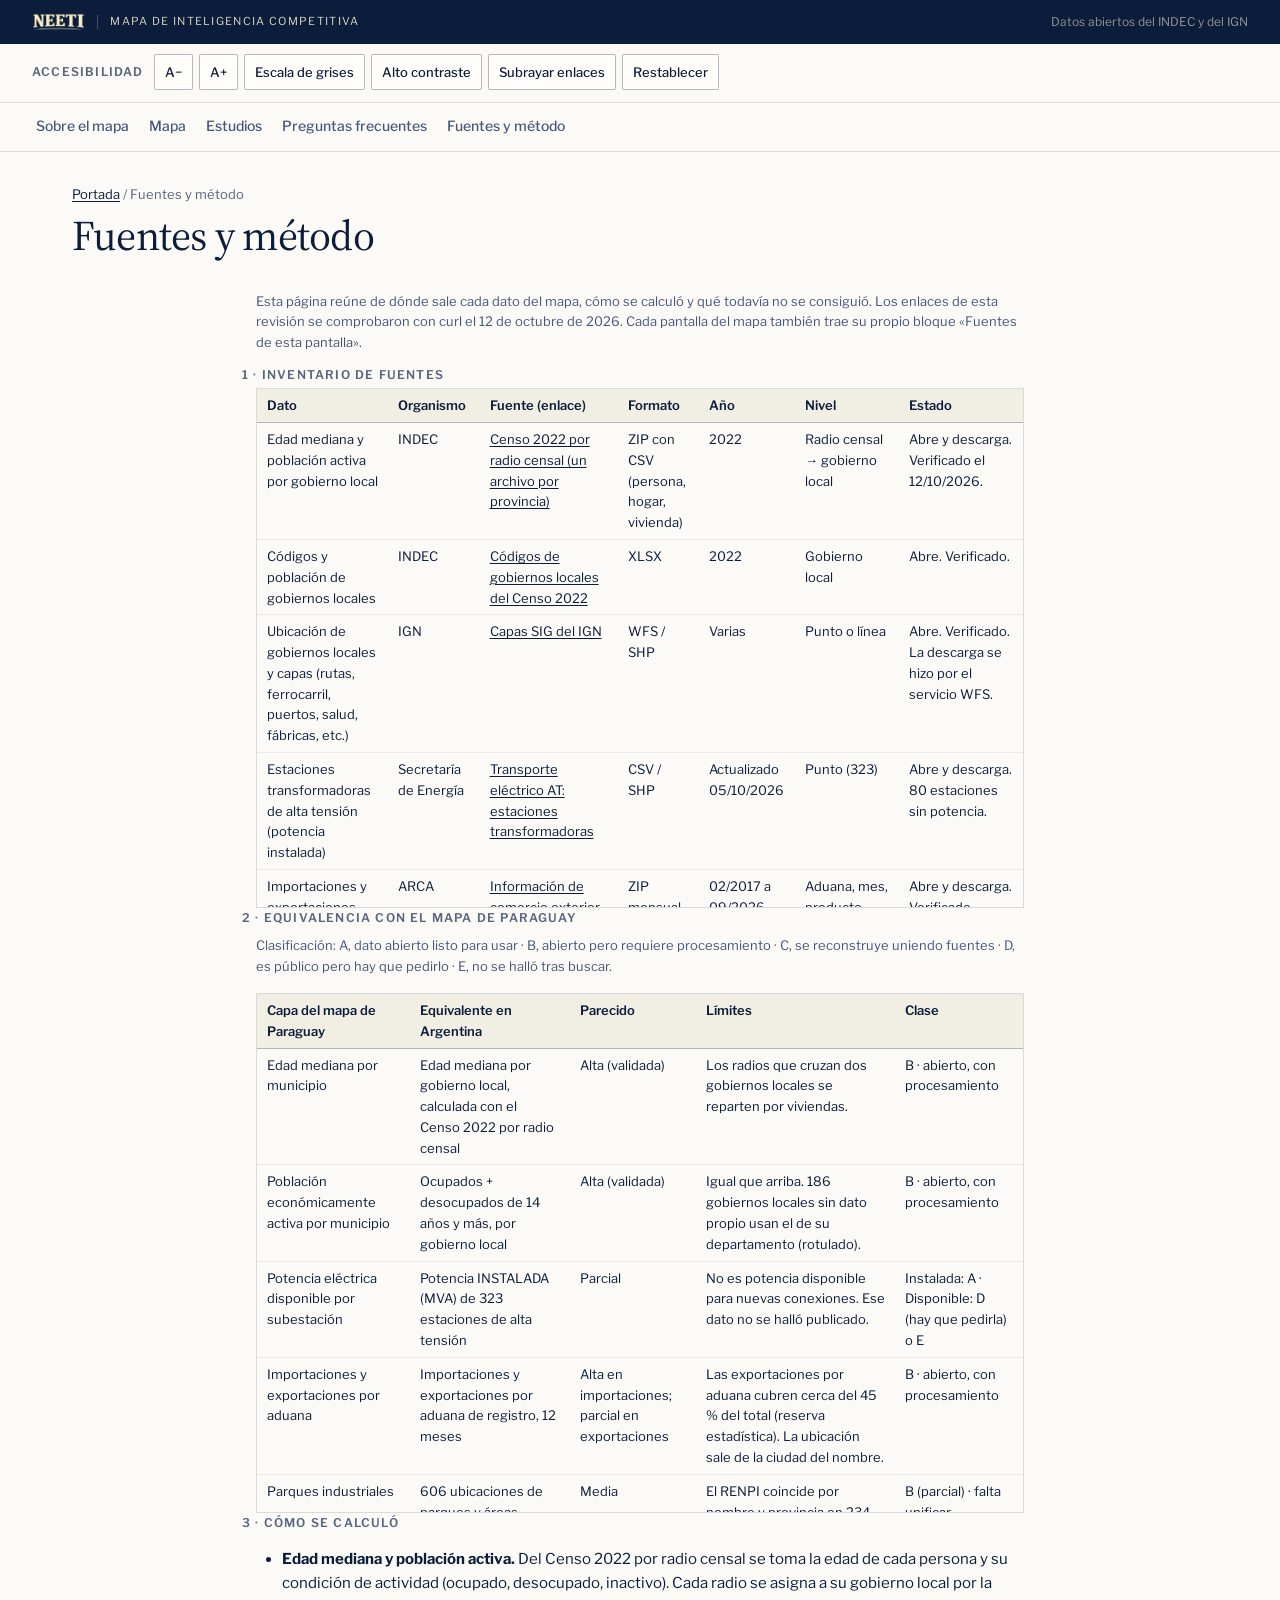
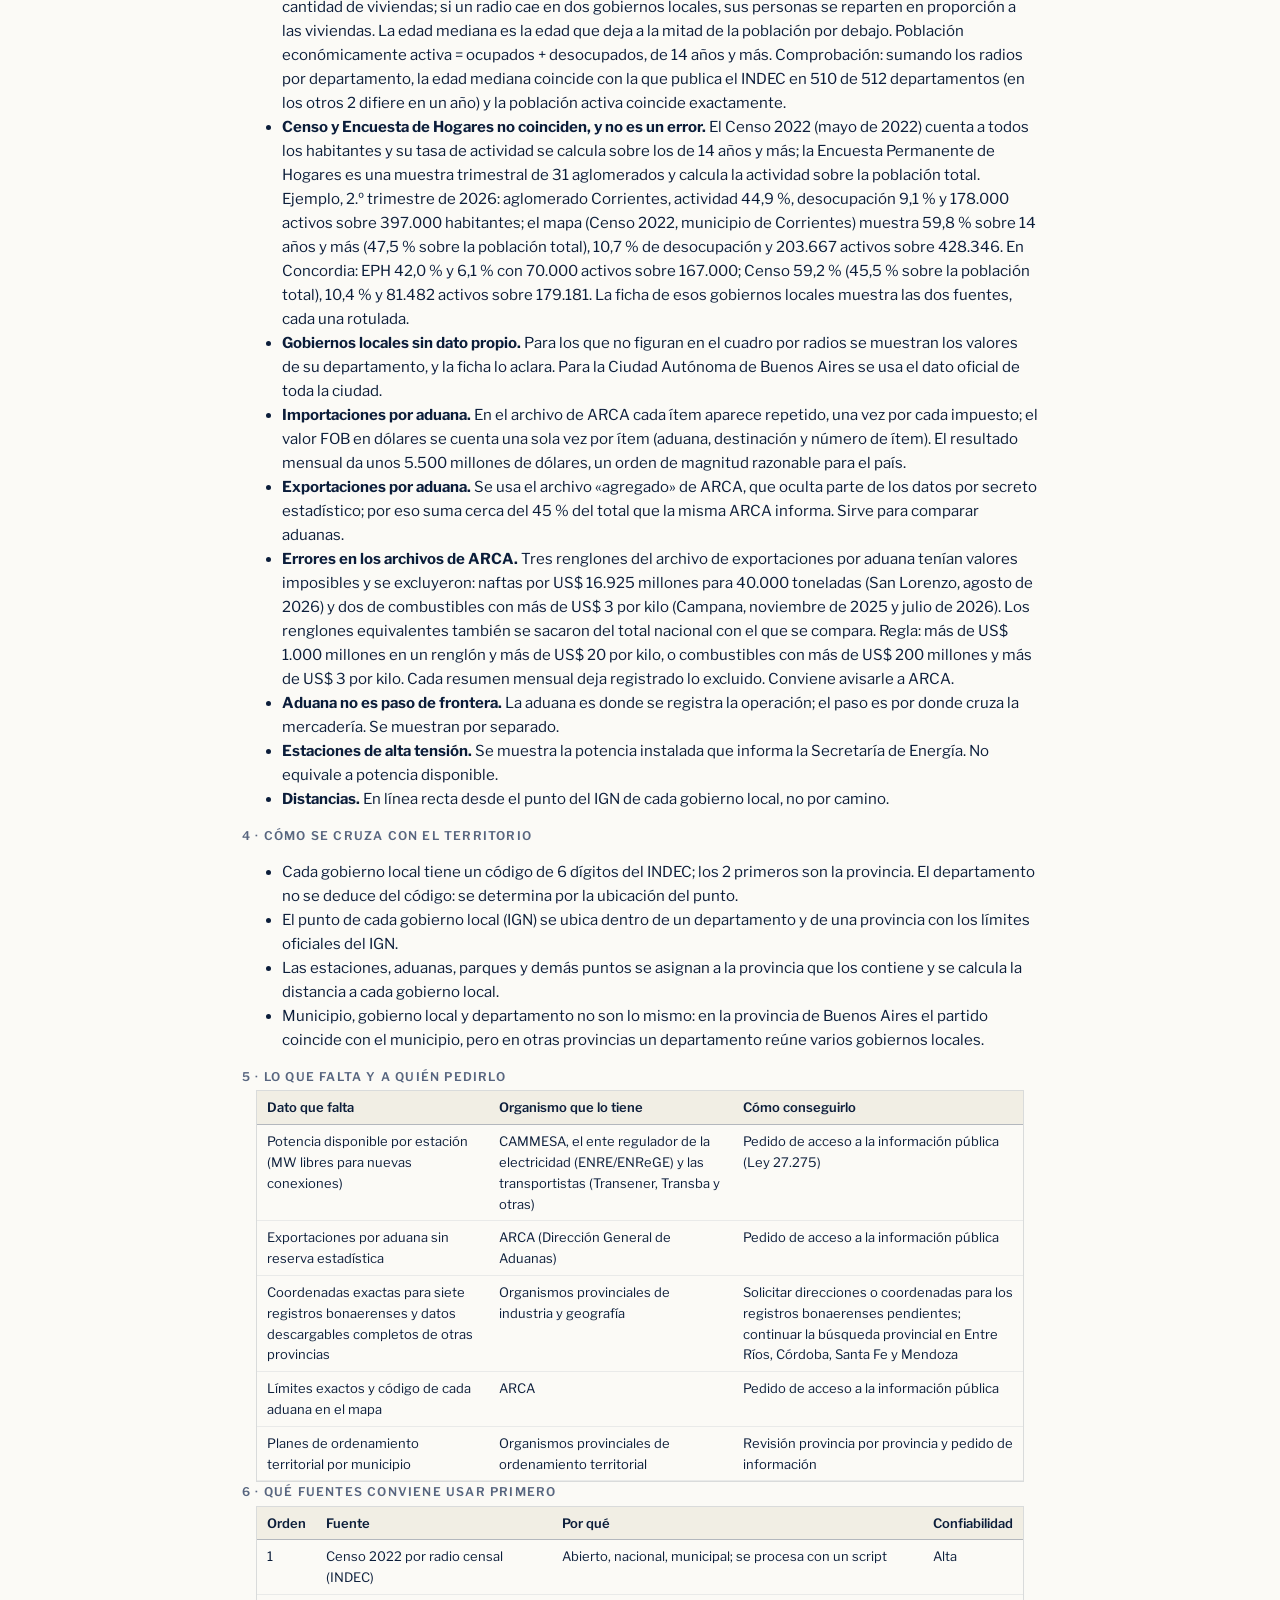
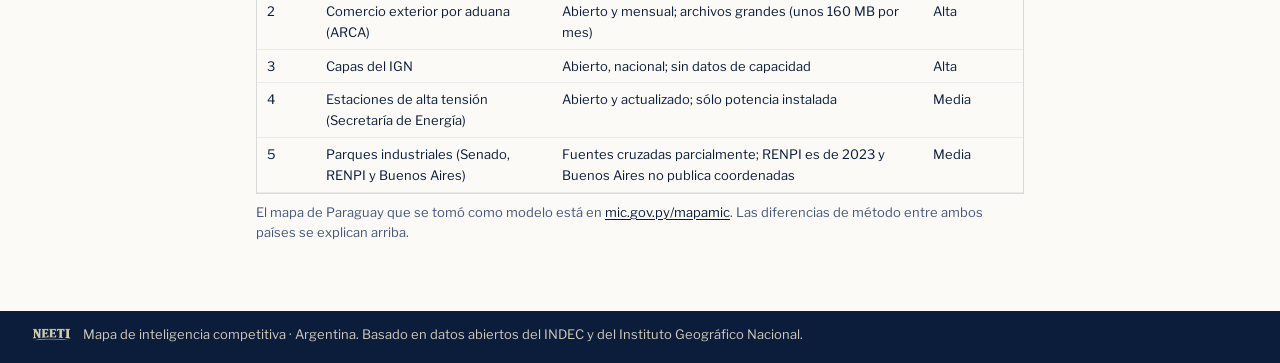
==== commit 157b2bee: "Comparación con la Encuesta Permanente de Hogares y aclaración de la tasa de actividad - La ficha mu" ====
--- a/docs/fuentes.html
+++ b/docs/fuentes.html
@@ -52,7 +52,7 @@
     <p class="nota">Esta página reúne de dónde sale cada dato del mapa, cómo se calculó y qué todavía no se consiguió. Los enlaces de esta revisión se comprobaron con curl el 12 de octubre de 2026. Cada pantalla del mapa también trae su propio bloque «Fuentes de esta pantalla».</p>
 
     <h2 class="rotulo">1 · Inventario de fuentes</h2>
-    <div class='tabla-caja'><table class='tabla'><thead><tr><th scope='col'>Dato</th><th scope='col'>Organismo</th><th scope='col'>Fuente (enlace)</th><th scope='col'>Formato</th><th scope='col'>Año</th><th scope='col'>Nivel</th><th scope='col'>Estado</th></tr></thead><tbody><tr><td>Edad mediana y población activa por gobierno local</td><td>INDEC</td><td><a href="https://datos.gob.ar/dataset/censo-nacional-de-poblacion-hogares-y-viviendas-2022" target="_blank" rel="noopener noreferrer">Censo 2022 por radio censal (un archivo por provincia)</a></td><td>ZIP con CSV (persona, hogar, vivienda)</td><td>2022</td><td>Radio censal → gobierno local</td><td>Abre y descarga. Verificado el 12/10/2026.</td></tr><tr><td>Códigos y población de gobiernos locales</td><td>INDEC</td><td><a href="https://www.indec.gob.ar/ftp/cuadros/geoestadistica/c2022_codigos_gobiernos_locales.xlsx" target="_blank" rel="noopener noreferrer">Códigos de gobiernos locales del Censo 2022</a></td><td>XLSX</td><td>2022</td><td>Gobierno local</td><td>Abre. Verificado.</td></tr><tr><td>Ubicación de gobiernos locales y capas (rutas, ferrocarril, puertos, salud, fábricas, etc.)</td><td>IGN</td><td><a href="https://www.ign.gob.ar/NuestrasActividades/InformacionGeoespacial/CapasSIG" target="_blank" rel="noopener noreferrer">Capas SIG del IGN</a></td><td>WFS / SHP</td><td>Varias</td><td>Punto o línea</td><td>Abre. Verificado. La descarga se hizo por el servicio WFS.</td></tr><tr><td>Estaciones transformadoras de alta tensión (potencia instalada)</td><td>Secretaría de Energía</td><td><a href="https://datos.gob.ar/dataset/transporte-electrico-at-estaciones-transformadoras" target="_blank" rel="noopener noreferrer">Transporte eléctrico AT: estaciones transformadoras</a></td><td>CSV / SHP</td><td>Actualizado 05/10/2026</td><td>Punto (323)</td><td>Abre y descarga. 80 estaciones sin potencia.</td></tr><tr><td>Importaciones y exportaciones por aduana</td><td>ARCA</td><td><a href="https://www.arca.gob.ar/operadoresComercioExterior/informacionAgregada/informacion-agregada.asp" target="_blank" rel="noopener noreferrer">Información de comercio exterior</a></td><td>ZIP mensual con archivos .lst</td><td>02/2017 a 09/2026</td><td>Aduana, mes, producto, país</td><td>Abre y descarga. Verificado.</td></tr><tr><td>Manual de lectura de los archivos de ARCA</td><td>ARCA</td><td><a href="https://www.arca.gob.ar/operadoresComercioExterior/documentos/Procedimiento-descarga-y-lectura-archivos-de-ComExAFIP-2018.pdf" target="_blank" rel="noopener noreferrer">Procedimiento de descarga y lectura</a></td><td>PDF</td><td>2018</td><td>—</td><td>Abre. Es de 2018: el formato se comprobó leyendo los archivos.</td></tr><tr><td>Códigos de aduanas y de países</td><td>ARCA</td><td><a href="https://www.arca.gob.ar/Aplicativos/oProgramasAduaneros/prestadores/rg1452.zip" target="_blank" rel="noopener noreferrer">Anexo de la RG 1452</a></td><td>ZIP</td><td>Vigente</td><td>73 aduanas y zonas francas</td><td>Abre y descarga.</td></tr><tr><td>Exportaciones por provincia</td><td>INDEC</td><td><a href="https://www.indec.gob.ar/uploads/informesdeprensa/opex_03_26929F77A2CA.pdf" target="_blank" rel="noopener noreferrer">Origen provincial de las exportaciones</a></td><td>PDF y planilla</td><td>1.er semestre 2025</td><td>Provincia</td><td>Abre. Verificado.</td></tr><tr><td>Registro Nacional de Parques Industriales (RENPI)</td><td>Secretaría de Industria y Comercio</td><td><a href="https://datos.gob.ar/dataset/registro-nacional-de-parques-industriales-renpi" target="_blank" rel="noopener noreferrer">Ficha en datos.gob.ar</a></td><td>ODS</td><td>Agosto de 2023</td><td>Nombre y provincia, sin coordenadas</td><td>Abre. Planilla desactualizada.</td></tr><tr><td>Parques industriales y zonas francas con ubicación</td><td>Comisión de Industria y Comercio del Senado</td><td>Mapa de Parques Industriales de la Argentina (copia KML local; sin enlace oficial directo estable verificado)</td><td>KML</td><td>24/06/2024</td><td>Punto (606 parques y 13 zonas francas)</td><td>Base de ubicaciones; se conserva su procedencia en la capa.</td></tr><tr><td>Agrupamientos industriales aprobados</td><td>Provincia de Buenos Aires</td><td><a href="https://catalogo.datos.gba.gob.ar/dataset/348dddc1-9578-4fad-9349-6b8bb72630dc/resource/0945236f-6aea-4ff3-8899-41c347c2b0f9/download/agrupamientos-industriales-aprobados-por-decreto-2026.csv" target="_blank" rel="noopener noreferrer">CSV del catálogo provincial</a></td><td>CSV</td><td>2026</td><td>Nombre y municipio</td><td>Abre y descarga. No contiene coordenadas ni dirección exacta; 78 coincidencias por nombre.</td></tr><tr><td>Parques y áreas industriales</td><td>Provincia de Santa Fe · IDESF</td><td><a href="https://aswe.santafe.gov.ar/idesf/wms?service=WMS&amp;request=GetCapabilities" target="_blank" rel="noopener noreferrer">Servicio cartográfico WMS (capacidades)</a></td><td>WMS</td><td>Sin fecha indicada</td><td>Capa geográfica provincial</td><td>El servicio responde y publica la capa “Parques y Áreas Industriales”; descarga directa de los objetos no confirmada.</td></tr><tr><td>Agrupamientos industriales aprobados</td><td>Provincia de Buenos Aires</td><td><a href="https://catalogo.datos.gba.gob.ar/dataset/348dddc1-9578-4fad-9349-6b8bb72630dc/resource/0945236f-6aea-4ff3-8899-41c347c2b0f9/download/agrupamientos-industriales-aprobados-por-decreto-2026.csv" target="_blank" rel="noopener noreferrer">CSV del catálogo provincial</a></td><td>CSV</td><td>2026</td><td>Nombre y municipio</td><td>Abre y descarga. Sin coordenadas ni dirección exacta; 78 coincidencias.</td></tr><tr><td>Parques y áreas industriales</td><td>Provincia de Santa Fe · IDESF</td><td><a href="https://aswe.santafe.gov.ar/idesf/wms?service=WMS&amp;request=GetCapabilities" target="_blank" rel="noopener noreferrer">Servicio cartográfico WMS (capacidades)</a></td><td>WMS</td><td>No indicada</td><td>Capa geográfica provincial</td><td>El servicio responde y publica la capa; no se confirmó la descarga de los objetos.</td></tr></tbody></table></div>
+    <div class='tabla-caja'><table class='tabla'><thead><tr><th scope='col'>Dato</th><th scope='col'>Organismo</th><th scope='col'>Fuente (enlace)</th><th scope='col'>Formato</th><th scope='col'>Año</th><th scope='col'>Nivel</th><th scope='col'>Estado</th></tr></thead><tbody><tr><td>Edad mediana y población activa por gobierno local</td><td>INDEC</td><td><a href="https://datos.gob.ar/dataset/censo-nacional-de-poblacion-hogares-y-viviendas-2022" target="_blank" rel="noopener noreferrer">Censo 2022 por radio censal (un archivo por provincia)</a></td><td>ZIP con CSV (persona, hogar, vivienda)</td><td>2022</td><td>Radio censal → gobierno local</td><td>Abre y descarga. Verificado el 12/10/2026.</td></tr><tr><td>Códigos y población de gobiernos locales</td><td>INDEC</td><td><a href="https://www.indec.gob.ar/ftp/cuadros/geoestadistica/c2022_codigos_gobiernos_locales.xlsx" target="_blank" rel="noopener noreferrer">Códigos de gobiernos locales del Censo 2022</a></td><td>XLSX</td><td>2022</td><td>Gobierno local</td><td>Abre. Verificado.</td></tr><tr><td>Ubicación de gobiernos locales y capas (rutas, ferrocarril, puertos, salud, fábricas, etc.)</td><td>IGN</td><td><a href="https://www.ign.gob.ar/NuestrasActividades/InformacionGeoespacial/CapasSIG" target="_blank" rel="noopener noreferrer">Capas SIG del IGN</a></td><td>WFS / SHP</td><td>Varias</td><td>Punto o línea</td><td>Abre. Verificado. La descarga se hizo por el servicio WFS.</td></tr><tr><td>Estaciones transformadoras de alta tensión (potencia instalada)</td><td>Secretaría de Energía</td><td><a href="https://datos.gob.ar/dataset/transporte-electrico-at-estaciones-transformadoras" target="_blank" rel="noopener noreferrer">Transporte eléctrico AT: estaciones transformadoras</a></td><td>CSV / SHP</td><td>Actualizado 05/10/2026</td><td>Punto (323)</td><td>Abre y descarga. 80 estaciones sin potencia.</td></tr><tr><td>Importaciones y exportaciones por aduana</td><td>ARCA</td><td><a href="https://www.arca.gob.ar/operadoresComercioExterior/informacionAgregada/informacion-agregada.asp" target="_blank" rel="noopener noreferrer">Información de comercio exterior</a></td><td>ZIP mensual con archivos .lst</td><td>02/2017 a 09/2026</td><td>Aduana, mes, producto, país</td><td>Abre y descarga. Verificado.</td></tr><tr><td>Manual de lectura de los archivos de ARCA</td><td>ARCA</td><td><a href="https://www.arca.gob.ar/operadoresComercioExterior/documentos/Procedimiento-descarga-y-lectura-archivos-de-ComExAFIP-2018.pdf" target="_blank" rel="noopener noreferrer">Procedimiento de descarga y lectura</a></td><td>PDF</td><td>2018</td><td>—</td><td>Abre. Es de 2018: el formato se comprobó leyendo los archivos.</td></tr><tr><td>Códigos de aduanas y de países</td><td>ARCA</td><td><a href="https://www.arca.gob.ar/Aplicativos/oProgramasAduaneros/prestadores/rg1452.zip" target="_blank" rel="noopener noreferrer">Anexo de la RG 1452</a></td><td>ZIP</td><td>Vigente</td><td>73 aduanas y zonas francas</td><td>Abre y descarga.</td></tr><tr><td>Exportaciones por provincia</td><td>INDEC</td><td><a href="https://www.indec.gob.ar/uploads/informesdeprensa/opex_03_26929F77A2CA.pdf" target="_blank" rel="noopener noreferrer">Origen provincial de las exportaciones</a></td><td>PDF y planilla</td><td>1.er semestre 2025</td><td>Provincia</td><td>Abre. Verificado.</td></tr><tr><td>Registro Nacional de Parques Industriales (RENPI)</td><td>Secretaría de Industria y Comercio</td><td><a href="https://datos.gob.ar/dataset/registro-nacional-de-parques-industriales-renpi" target="_blank" rel="noopener noreferrer">Ficha en datos.gob.ar</a></td><td>ODS</td><td>Agosto de 2023</td><td>Nombre y provincia, sin coordenadas</td><td>Abre. Planilla desactualizada.</td></tr><tr><td>Parques industriales y zonas francas con ubicación</td><td>Comisión de Industria y Comercio del Senado</td><td>Mapa de Parques Industriales de la Argentina (copia KML local; sin enlace oficial directo estable verificado)</td><td>KML</td><td>24/06/2024</td><td>Punto (606 parques y 13 zonas francas)</td><td>Base de ubicaciones; se conserva su procedencia en la capa.</td></tr><tr><td>Agrupamientos industriales aprobados</td><td>Provincia de Buenos Aires</td><td><a href="https://catalogo.datos.gba.gob.ar/dataset/348dddc1-9578-4fad-9349-6b8bb72630dc/resource/0945236f-6aea-4ff3-8899-41c347c2b0f9/download/agrupamientos-industriales-aprobados-por-decreto-2026.csv" target="_blank" rel="noopener noreferrer">CSV del catálogo provincial</a></td><td>CSV</td><td>2026</td><td>Nombre y municipio</td><td>Abre y descarga. No contiene coordenadas ni dirección exacta; 78 coincidencias por nombre.</td></tr><tr><td>Parques y áreas industriales</td><td>Provincia de Santa Fe · IDESF</td><td><a href="https://aswe.santafe.gov.ar/idesf/wms?service=WMS&amp;request=GetCapabilities" target="_blank" rel="noopener noreferrer">Servicio cartográfico WMS (capacidades)</a></td><td>WMS</td><td>Sin fecha indicada</td><td>Capa geográfica provincial</td><td>El servicio responde y publica la capa “Parques y Áreas Industriales”; descarga directa de los objetos no confirmada.</td></tr><tr><td>Agrupamientos industriales aprobados</td><td>Provincia de Buenos Aires</td><td><a href="https://catalogo.datos.gba.gob.ar/dataset/348dddc1-9578-4fad-9349-6b8bb72630dc/resource/0945236f-6aea-4ff3-8899-41c347c2b0f9/download/agrupamientos-industriales-aprobados-por-decreto-2026.csv" target="_blank" rel="noopener noreferrer">CSV del catálogo provincial</a></td><td>CSV</td><td>2026</td><td>Nombre y municipio</td><td>Abre y descarga. Sin coordenadas ni dirección exacta; 78 coincidencias.</td></tr><tr><td>Parques y áreas industriales</td><td>Provincia de Santa Fe · IDESF</td><td><a href="https://aswe.santafe.gov.ar/idesf/wms?service=WMS&amp;request=GetCapabilities" target="_blank" rel="noopener noreferrer">Servicio cartográfico WMS (capacidades)</a></td><td>WMS</td><td>No indicada</td><td>Capa geográfica provincial</td><td>El servicio responde y publica la capa; no se confirmó la descarga de los objetos.</td></tr><tr><td>Comparación con la Encuesta Permanente de Hogares (31 aglomerados)</td><td>INDEC</td><td><a href="https://www.indec.gob.ar/uploads/informesdeprensa/mercado_trabajo_eph_2trim26433FCBC5A8.pdf" target="_blank" rel="noopener noreferrer">Mercado de trabajo. Tasas e indicadores socioeconómicos (EPH), 2.º trimestre de 2026</a></td><td>PDF</td><td>2.º trim. 2026</td><td>Aglomerado urbano (muestra)</td><td>Abre. Se usan los cuadros 3.2 y 3.3.</td></tr></tbody></table></div>
 
     <h2 class="rotulo">2 · Equivalencia con el mapa de Paraguay</h2>
     <p class="nota">Clasificación: A, dato abierto listo para usar · B, abierto pero requiere procesamiento · C, se reconstruye uniendo fuentes · D, es público pero hay que pedirlo · E, no se halló tras buscar.</p>
@@ -61,6 +61,7 @@
     <h2 class="rotulo">3 · Cómo se calculó</h2>
     <ul>
       <li><strong>Edad mediana y población activa.</strong> Del Censo 2022 por radio censal se toma la edad de cada persona y su condición de actividad (ocupado, desocupado, inactivo). Cada radio se asigna a su gobierno local por la cantidad de viviendas; si un radio cae en dos gobiernos locales, sus personas se reparten en proporción a las viviendas. La edad mediana es la edad que deja a la mitad de la población por debajo. Población económicamente activa = ocupados + desocupados, de 14 años y más. Comprobación: sumando los radios por departamento, la edad mediana coincide con la que publica el INDEC en 510 de 512 departamentos (en los otros 2 difiere en un año) y la población activa coincide exactamente.</li>
+      <li><strong>Censo y Encuesta de Hogares no coinciden, y no es un error.</strong> El Censo 2022 (mayo de 2022) cuenta a todos los habitantes y su tasa de actividad se calcula sobre los de 14 años y más; la Encuesta Permanente de Hogares es una muestra trimestral de 31 aglomerados y calcula la actividad sobre la población total. Ejemplo, 2.º trimestre de 2026: aglomerado Corrientes, actividad 44,9 %, desocupación 9,1 % y 178.000 activos sobre 397.000 habitantes; el mapa (Censo 2022, municipio de Corrientes) muestra 59,8 % sobre 14 años y más (47,5 % sobre la población total), 10,7 % de desocupación y 203.667 activos sobre 428.346. En Concordia: EPH 42,0 % y 6,1 % con 70.000 activos sobre 167.000; Censo 59,2 % (45,5 % sobre la población total), 10,4 % y 81.482 activos sobre 179.181. La ficha de esos gobiernos locales muestra las dos fuentes, cada una rotulada.</li>
       <li><strong>Gobiernos locales sin dato propio.</strong> Para los que no figuran en el cuadro por radios se muestran los valores de su departamento, y la ficha lo aclara. Para la Ciudad Autónoma de Buenos Aires se usa el dato oficial de toda la ciudad.</li>
       <li><strong>Importaciones por aduana.</strong> En el archivo de ARCA cada ítem aparece repetido, una vez por cada impuesto; el valor FOB en dólares se cuenta una sola vez por ítem (aduana, destinación y número de ítem). El resultado mensual da unos 5.500 millones de dólares, un orden de magnitud razonable para el país.</li>
       <li><strong>Exportaciones por aduana.</strong> Se usa el archivo «agregado» de ARCA, que oculta parte de los datos por secreto estadístico; por eso suma cerca del 45 % del total que la misma ARCA informa. Sirve para comparar aduanas.</li>
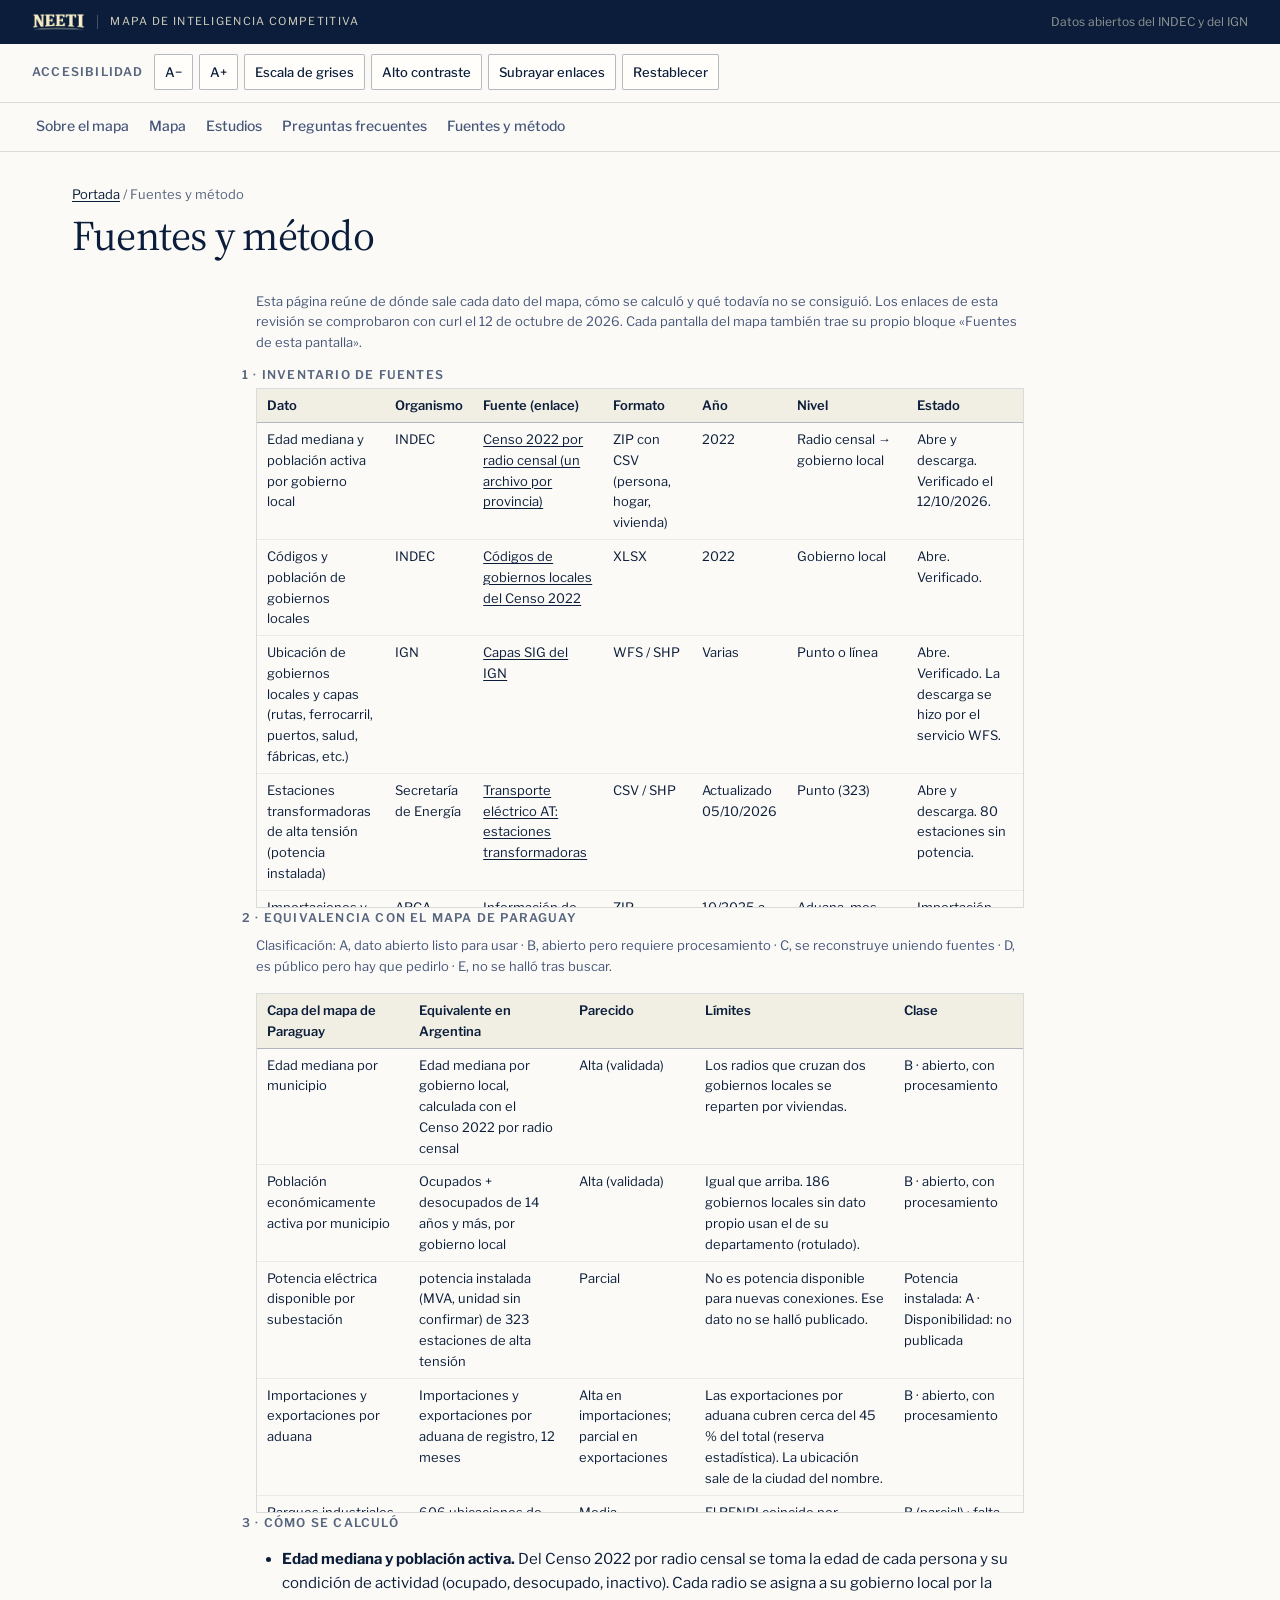
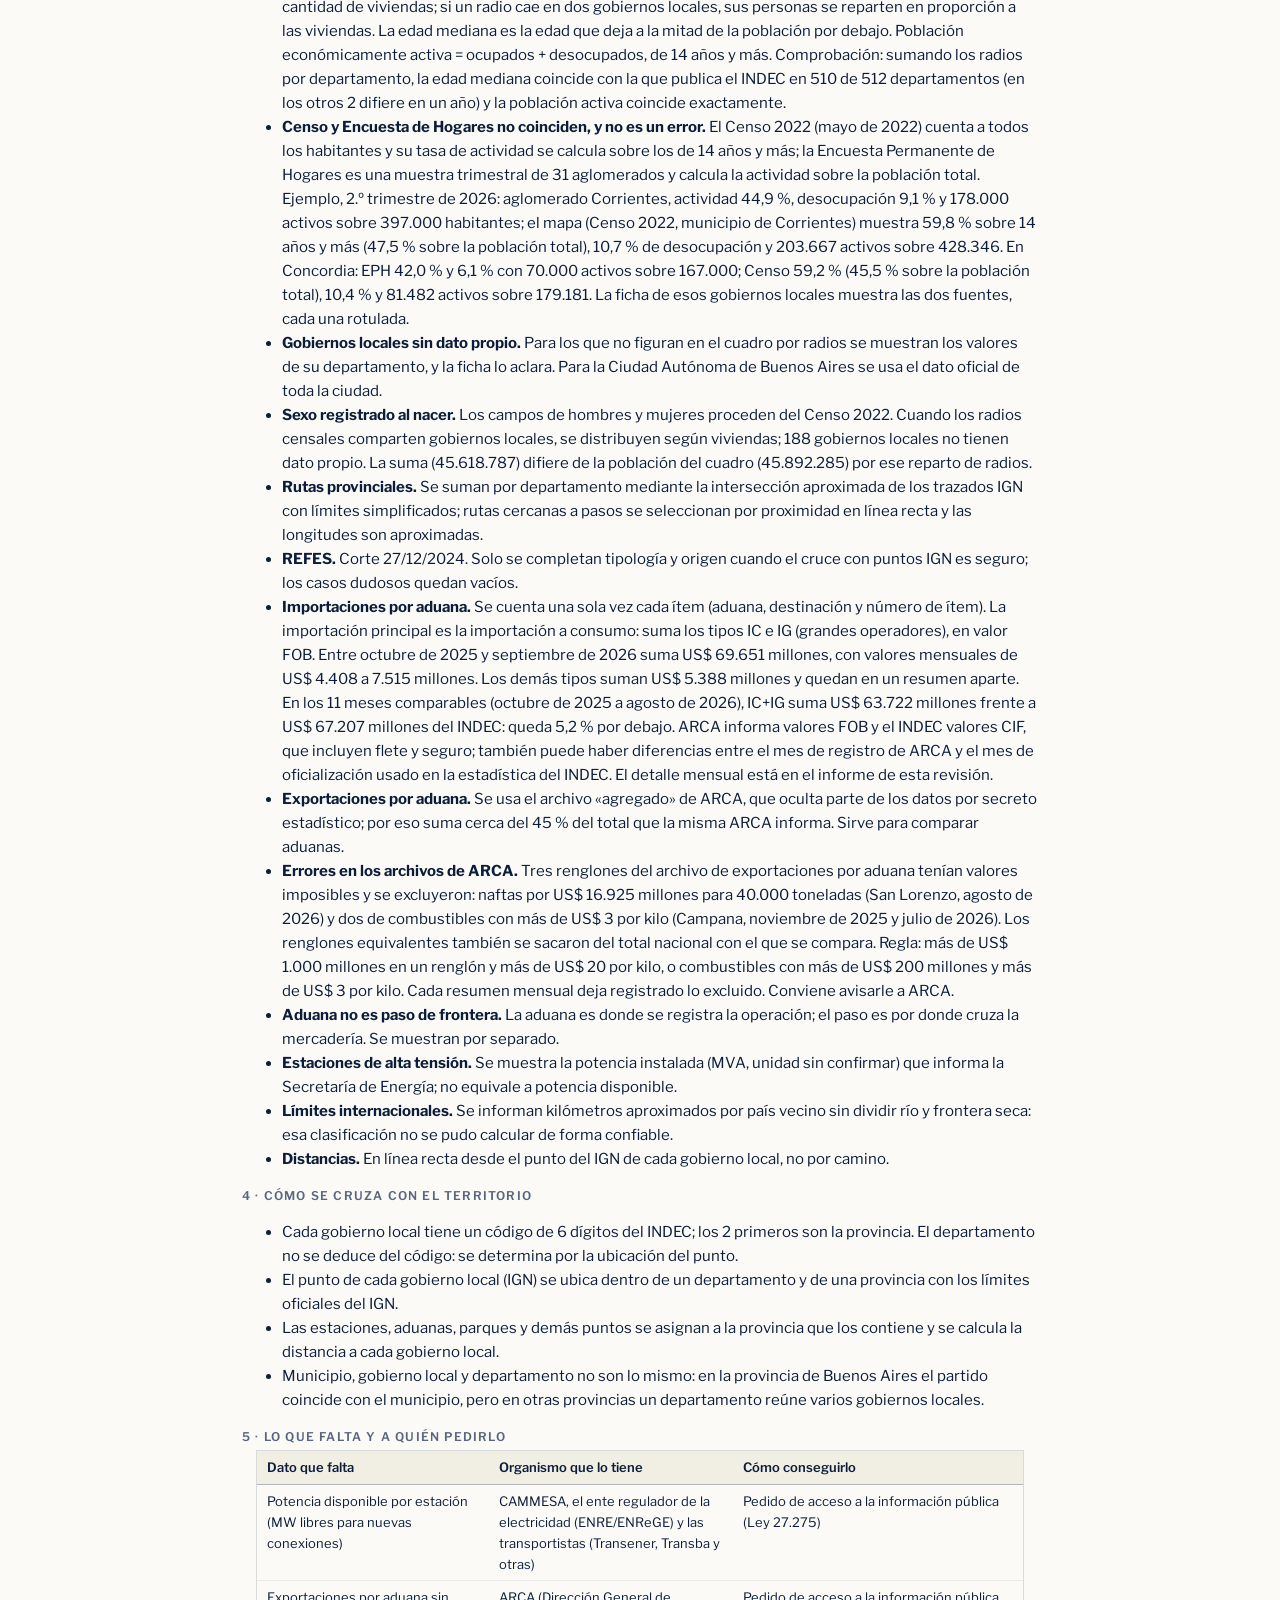
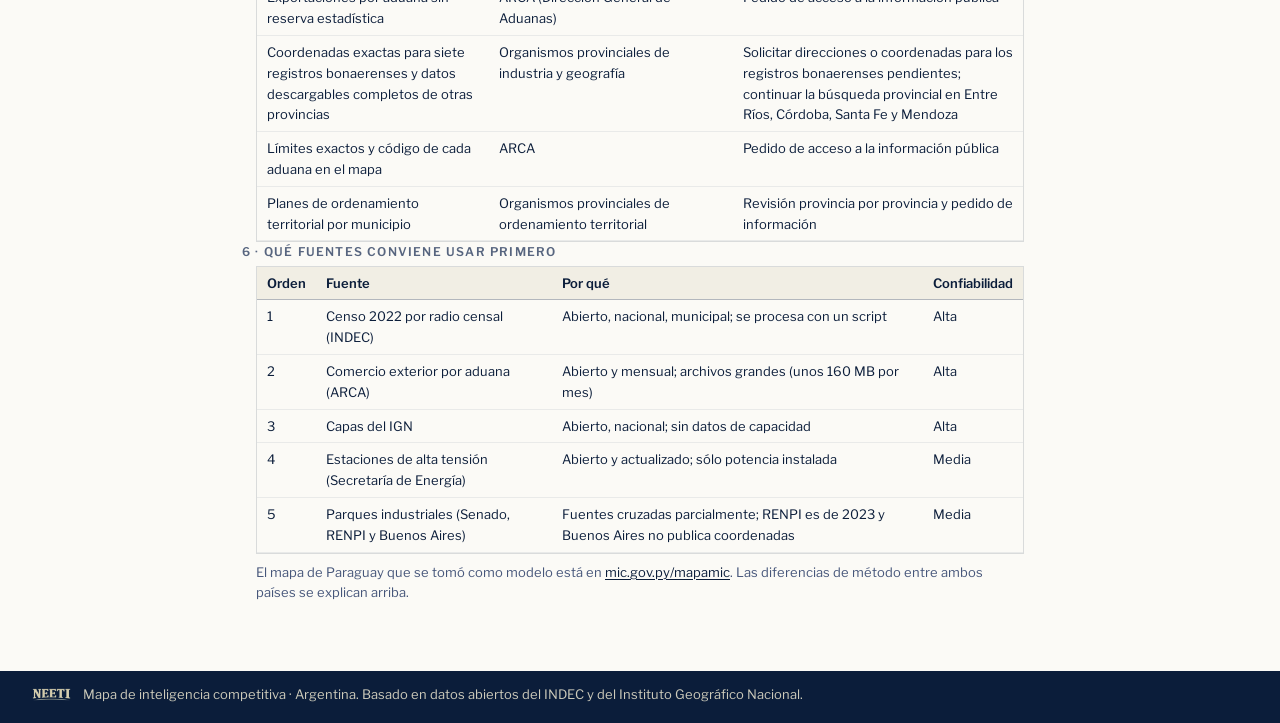
==== commit 7e4bb5ca: "Datos nuevos en pantalla: sexo, aduanas IC+IG, combustibles, salud REFES, Edenor/Edelap, rutas provi" ====
--- a/docs/fuentes.html
+++ b/docs/fuentes.html
@@ -52,22 +52,33 @@
     <p class="nota">Esta página reúne de dónde sale cada dato del mapa, cómo se calculó y qué todavía no se consiguió. Los enlaces de esta revisión se comprobaron con curl el 12 de octubre de 2026. Cada pantalla del mapa también trae su propio bloque «Fuentes de esta pantalla».</p>
 
     <h2 class="rotulo">1 · Inventario de fuentes</h2>
-    <div class='tabla-caja'><table class='tabla'><thead><tr><th scope='col'>Dato</th><th scope='col'>Organismo</th><th scope='col'>Fuente (enlace)</th><th scope='col'>Formato</th><th scope='col'>Año</th><th scope='col'>Nivel</th><th scope='col'>Estado</th></tr></thead><tbody><tr><td>Edad mediana y población activa por gobierno local</td><td>INDEC</td><td><a href="https://datos.gob.ar/dataset/censo-nacional-de-poblacion-hogares-y-viviendas-2022" target="_blank" rel="noopener noreferrer">Censo 2022 por radio censal (un archivo por provincia)</a></td><td>ZIP con CSV (persona, hogar, vivienda)</td><td>2022</td><td>Radio censal → gobierno local</td><td>Abre y descarga. Verificado el 12/10/2026.</td></tr><tr><td>Códigos y población de gobiernos locales</td><td>INDEC</td><td><a href="https://www.indec.gob.ar/ftp/cuadros/geoestadistica/c2022_codigos_gobiernos_locales.xlsx" target="_blank" rel="noopener noreferrer">Códigos de gobiernos locales del Censo 2022</a></td><td>XLSX</td><td>2022</td><td>Gobierno local</td><td>Abre. Verificado.</td></tr><tr><td>Ubicación de gobiernos locales y capas (rutas, ferrocarril, puertos, salud, fábricas, etc.)</td><td>IGN</td><td><a href="https://www.ign.gob.ar/NuestrasActividades/InformacionGeoespacial/CapasSIG" target="_blank" rel="noopener noreferrer">Capas SIG del IGN</a></td><td>WFS / SHP</td><td>Varias</td><td>Punto o línea</td><td>Abre. Verificado. La descarga se hizo por el servicio WFS.</td></tr><tr><td>Estaciones transformadoras de alta tensión (potencia instalada)</td><td>Secretaría de Energía</td><td><a href="https://datos.gob.ar/dataset/transporte-electrico-at-estaciones-transformadoras" target="_blank" rel="noopener noreferrer">Transporte eléctrico AT: estaciones transformadoras</a></td><td>CSV / SHP</td><td>Actualizado 05/10/2026</td><td>Punto (323)</td><td>Abre y descarga. 80 estaciones sin potencia.</td></tr><tr><td>Importaciones y exportaciones por aduana</td><td>ARCA</td><td><a href="https://www.arca.gob.ar/operadoresComercioExterior/informacionAgregada/informacion-agregada.asp" target="_blank" rel="noopener noreferrer">Información de comercio exterior</a></td><td>ZIP mensual con archivos .lst</td><td>02/2017 a 09/2026</td><td>Aduana, mes, producto, país</td><td>Abre y descarga. Verificado.</td></tr><tr><td>Manual de lectura de los archivos de ARCA</td><td>ARCA</td><td><a href="https://www.arca.gob.ar/operadoresComercioExterior/documentos/Procedimiento-descarga-y-lectura-archivos-de-ComExAFIP-2018.pdf" target="_blank" rel="noopener noreferrer">Procedimiento de descarga y lectura</a></td><td>PDF</td><td>2018</td><td>—</td><td>Abre. Es de 2018: el formato se comprobó leyendo los archivos.</td></tr><tr><td>Códigos de aduanas y de países</td><td>ARCA</td><td><a href="https://www.arca.gob.ar/Aplicativos/oProgramasAduaneros/prestadores/rg1452.zip" target="_blank" rel="noopener noreferrer">Anexo de la RG 1452</a></td><td>ZIP</td><td>Vigente</td><td>73 aduanas y zonas francas</td><td>Abre y descarga.</td></tr><tr><td>Exportaciones por provincia</td><td>INDEC</td><td><a href="https://www.indec.gob.ar/uploads/informesdeprensa/opex_03_26929F77A2CA.pdf" target="_blank" rel="noopener noreferrer">Origen provincial de las exportaciones</a></td><td>PDF y planilla</td><td>1.er semestre 2025</td><td>Provincia</td><td>Abre. Verificado.</td></tr><tr><td>Registro Nacional de Parques Industriales (RENPI)</td><td>Secretaría de Industria y Comercio</td><td><a href="https://datos.gob.ar/dataset/registro-nacional-de-parques-industriales-renpi" target="_blank" rel="noopener noreferrer">Ficha en datos.gob.ar</a></td><td>ODS</td><td>Agosto de 2023</td><td>Nombre y provincia, sin coordenadas</td><td>Abre. Planilla desactualizada.</td></tr><tr><td>Parques industriales y zonas francas con ubicación</td><td>Comisión de Industria y Comercio del Senado</td><td>Mapa de Parques Industriales de la Argentina (copia KML local; sin enlace oficial directo estable verificado)</td><td>KML</td><td>24/06/2024</td><td>Punto (606 parques y 13 zonas francas)</td><td>Base de ubicaciones; se conserva su procedencia en la capa.</td></tr><tr><td>Agrupamientos industriales aprobados</td><td>Provincia de Buenos Aires</td><td><a href="https://catalogo.datos.gba.gob.ar/dataset/348dddc1-9578-4fad-9349-6b8bb72630dc/resource/0945236f-6aea-4ff3-8899-41c347c2b0f9/download/agrupamientos-industriales-aprobados-por-decreto-2026.csv" target="_blank" rel="noopener noreferrer">CSV del catálogo provincial</a></td><td>CSV</td><td>2026</td><td>Nombre y municipio</td><td>Abre y descarga. No contiene coordenadas ni dirección exacta; 78 coincidencias por nombre.</td></tr><tr><td>Parques y áreas industriales</td><td>Provincia de Santa Fe · IDESF</td><td><a href="https://aswe.santafe.gov.ar/idesf/wms?service=WMS&amp;request=GetCapabilities" target="_blank" rel="noopener noreferrer">Servicio cartográfico WMS (capacidades)</a></td><td>WMS</td><td>Sin fecha indicada</td><td>Capa geográfica provincial</td><td>El servicio responde y publica la capa “Parques y Áreas Industriales”; descarga directa de los objetos no confirmada.</td></tr><tr><td>Agrupamientos industriales aprobados</td><td>Provincia de Buenos Aires</td><td><a href="https://catalogo.datos.gba.gob.ar/dataset/348dddc1-9578-4fad-9349-6b8bb72630dc/resource/0945236f-6aea-4ff3-8899-41c347c2b0f9/download/agrupamientos-industriales-aprobados-por-decreto-2026.csv" target="_blank" rel="noopener noreferrer">CSV del catálogo provincial</a></td><td>CSV</td><td>2026</td><td>Nombre y municipio</td><td>Abre y descarga. Sin coordenadas ni dirección exacta; 78 coincidencias.</td></tr><tr><td>Parques y áreas industriales</td><td>Provincia de Santa Fe · IDESF</td><td><a href="https://aswe.santafe.gov.ar/idesf/wms?service=WMS&amp;request=GetCapabilities" target="_blank" rel="noopener noreferrer">Servicio cartográfico WMS (capacidades)</a></td><td>WMS</td><td>No indicada</td><td>Capa geográfica provincial</td><td>El servicio responde y publica la capa; no se confirmó la descarga de los objetos.</td></tr><tr><td>Comparación con la Encuesta Permanente de Hogares (31 aglomerados)</td><td>INDEC</td><td><a href="https://www.indec.gob.ar/uploads/informesdeprensa/mercado_trabajo_eph_2trim26433FCBC5A8.pdf" target="_blank" rel="noopener noreferrer">Mercado de trabajo. Tasas e indicadores socioeconómicos (EPH), 2.º trimestre de 2026</a></td><td>PDF</td><td>2.º trim. 2026</td><td>Aglomerado urbano (muestra)</td><td>Abre. Se usan los cuadros 3.2 y 3.3.</td></tr></tbody></table></div>
+    <div class='tabla-caja'><table class='tabla'><thead><tr><th scope='col'>Dato</th><th scope='col'>Organismo</th><th scope='col'>Fuente (enlace)</th><th scope='col'>Formato</th><th scope='col'>Año</th><th scope='col'>Nivel</th><th scope='col'>Estado</th></tr></thead><tbody><tr><td>Edad mediana y población activa por gobierno local</td><td>INDEC</td><td><a href="https://datos.gob.ar/dataset/censo-nacional-de-poblacion-hogares-y-viviendas-2022" target="_blank" rel="noopener noreferrer">Censo 2022 por radio censal (un archivo por provincia)</a></td><td>ZIP con CSV (persona, hogar, vivienda)</td><td>2022</td><td>Radio censal → gobierno local</td><td>Abre y descarga. Verificado el 12/10/2026.</td></tr><tr><td>Códigos y población de gobiernos locales</td><td>INDEC</td><td><a href="https://www.indec.gob.ar/ftp/cuadros/geoestadistica/c2022_codigos_gobiernos_locales.xlsx" target="_blank" rel="noopener noreferrer">Códigos de gobiernos locales del Censo 2022</a></td><td>XLSX</td><td>2022</td><td>Gobierno local</td><td>Abre. Verificado.</td></tr><tr><td>Ubicación de gobiernos locales y capas (rutas, ferrocarril, puertos, salud, fábricas, etc.)</td><td>IGN</td><td><a href="https://www.ign.gob.ar/NuestrasActividades/InformacionGeoespacial/CapasSIG" target="_blank" rel="noopener noreferrer">Capas SIG del IGN</a></td><td>WFS / SHP</td><td>Varias</td><td>Punto o línea</td><td>Abre. Verificado. La descarga se hizo por el servicio WFS.</td></tr><tr><td>Estaciones transformadoras de alta tensión (potencia instalada)</td><td>Secretaría de Energía</td><td><a href="https://datos.gob.ar/dataset/transporte-electrico-at-estaciones-transformadoras" target="_blank" rel="noopener noreferrer">Transporte eléctrico AT: estaciones transformadoras</a></td><td>CSV / SHP</td><td>Actualizado 05/10/2026</td><td>Punto (323)</td><td>Abre y descarga. 80 estaciones sin potencia.</td></tr><tr><td>Importaciones y exportaciones por aduana</td><td>ARCA</td><td><a href="https://www.arca.gob.ar/operadoresComercioExterior/informacionAgregada/informacion-agregada.asp" target="_blank" rel="noopener noreferrer">Información de comercio exterior</a></td><td>ZIP mensual con archivos .lst</td><td>10/2025 a 09/2026</td><td>Aduana, mes, producto, país</td><td>Importación principal: a consumo, tipos IC + IG; valor FOB. En 12 meses: US$ 69.651 millones; otros tipos: US$ 5.388 millones. Exportaciones de ARCA: dato parcial por reserva estadística.</td></tr><tr><td>Manual de lectura de los archivos de ARCA</td><td>ARCA</td><td><a href="https://www.arca.gob.ar/operadoresComercioExterior/documentos/Procedimiento-descarga-y-lectura-archivos-de-ComExAFIP-2018.pdf" target="_blank" rel="noopener noreferrer">Procedimiento de descarga y lectura</a></td><td>PDF</td><td>2018</td><td>—</td><td>Abre. Es de 2018: el formato se comprobó leyendo los archivos.</td></tr><tr><td>Códigos de aduanas y de países</td><td>ARCA</td><td><a href="https://www.arca.gob.ar/Aplicativos/oProgramasAduaneros/prestadores/rg1452.zip" target="_blank" rel="noopener noreferrer">Anexo de la RG 1452</a></td><td>ZIP</td><td>Vigente</td><td>73 aduanas y zonas francas</td><td>Abre y descarga.</td></tr><tr><td>Exportaciones por provincia</td><td>INDEC</td><td><a href="https://www.indec.gob.ar/uploads/informesdeprensa/opex_03_26929F77A2CA.pdf" target="_blank" rel="noopener noreferrer">Origen provincial de las exportaciones</a></td><td>PDF y planilla</td><td>1.er semestre 2025</td><td>Provincia</td><td>Abre. Verificado.</td></tr><tr><td>Registro Nacional de Parques Industriales (RENPI)</td><td>Secretaría de Industria y Comercio</td><td><a href="https://datos.gob.ar/dataset/registro-nacional-de-parques-industriales-renpi" target="_blank" rel="noopener noreferrer">Ficha en datos.gob.ar</a></td><td>ODS</td><td>Agosto de 2023</td><td>Nombre y provincia, sin coordenadas</td><td>Abre. Planilla desactualizada.</td></tr><tr><td>Parques industriales y zonas francas con ubicación</td><td>Comisión de Industria y Comercio del Senado</td><td>Mapa de Parques Industriales de la Argentina (copia KML local; sin enlace oficial directo estable verificado)</td><td>KML</td><td>24/06/2024</td><td>Punto (606 parques y 13 zonas francas)</td><td>Base de ubicaciones; se conserva su procedencia en la capa.</td></tr><tr><td>Agrupamientos industriales aprobados</td><td>Provincia de Buenos Aires</td><td><a href="https://catalogo.datos.gba.gob.ar/dataset/348dddc1-9578-4fad-9349-6b8bb72630dc/resource/0945236f-6aea-4ff3-8899-41c347c2b0f9/download/agrupamientos-industriales-aprobados-por-decreto-2026.csv" target="_blank" rel="noopener noreferrer">CSV del catálogo provincial</a></td><td>CSV</td><td>2026</td><td>Nombre y municipio</td><td>Abre y descarga. No contiene coordenadas ni dirección exacta; 78 coincidencias por nombre.</td></tr><tr><td>Parques y áreas industriales</td><td>Provincia de Santa Fe · IDESF</td><td><a href="https://aswe.santafe.gov.ar/idesf/wms?service=WMS&amp;request=GetCapabilities" target="_blank" rel="noopener noreferrer">Servicio cartográfico WMS (capacidades)</a></td><td>WMS</td><td>Sin fecha indicada</td><td>Capa geográfica provincial</td><td>El servicio responde y publica la capa “Parques y Áreas Industriales”; descarga directa de los objetos no confirmada.</td></tr><tr><td>Agrupamientos industriales aprobados</td><td>Provincia de Buenos Aires</td><td><a href="https://catalogo.datos.gba.gob.ar/dataset/348dddc1-9578-4fad-9349-6b8bb72630dc/resource/0945236f-6aea-4ff3-8899-41c347c2b0f9/download/agrupamientos-industriales-aprobados-por-decreto-2026.csv" target="_blank" rel="noopener noreferrer">CSV del catálogo provincial</a></td><td>CSV</td><td>2026</td><td>Nombre y municipio</td><td>Abre y descarga. Sin coordenadas ni dirección exacta; 78 coincidencias.</td></tr><tr><td>Parques y áreas industriales</td><td>Provincia de Santa Fe · IDESF</td><td><a href="https://aswe.santafe.gov.ar/idesf/wms?service=WMS&amp;request=GetCapabilities" target="_blank" rel="noopener noreferrer">Servicio cartográfico WMS (capacidades)</a></td><td>WMS</td><td>No indicada</td><td>Capa geográfica provincial</td><td>El servicio responde y publica la capa; no se confirmó la descarga de los objetos.</td></tr><tr><td>Comparación con la Encuesta Permanente de Hogares (31 aglomerados)</td><td>INDEC</td><td><a href="https://www.indec.gob.ar/uploads/informesdeprensa/mercado_trabajo_eph_2trim26433FCBC5A8.pdf" target="_blank" rel="noopener noreferrer">Mercado de trabajo. Tasas e indicadores socioeconómicos (EPH), 2.º trimestre de 2026</a></td><td>PDF</td><td>2.º trim. 2026</td><td>Aglomerado urbano (muestra)</td><td>Abre. Se usan los cuadros 3.2 y 3.3.</td></tr><tr><td>Sexo del Censo por departamento y gobierno local</td><td>INDEC</td><td><a href="https://www.indec.gob.ar/indec/web/Nivel4-Tema-2-41-165" target="_blank" rel="noopener noreferrer">Censo Nacional 2022 y radios censales</a></td><td>CSV por radio censal</td><td>2022</td><td>Departamento / gobierno local</td><td>Los radios compartidos se reparten por viviendas. 188 gobiernos locales no tienen dato propio; se muestran sin dato.</td></tr>
+<tr><td>Red vial provincial</td><td>IGN</td><td><a href="https://wms.ign.gob.ar/geoserver/ows" target="_blank" rel="noopener noreferrer">Servicio WFS del IGN</a></td><td>GeoJSON</td><td>Consulta 2026</td><td>Tramo vial</td><td>12.928 tramos; longitud departamental aproximada sobre límites simplificados.</td></tr>
+<tr><td>Límites internacionales por país vecino</td><td>IGN</td><td><a href="https://wms.ign.gob.ar/geoserver/ows" target="_blank" rel="noopener noreferrer">Servicio WFS del IGN</a></td><td>WFS / líneas</td><td>Consulta 2026</td><td>País vecino</td><td>Longitudes aproximadas. No se separan límites fluviales y terrestres porque la clasificación no es confiable.</td></tr>
+<tr><td>Combustibles: empresas y banderas de estaciones</td><td>Secretaría de Energía</td><td><a href="http://datos.energia.gob.ar/dataset/1c181390-5045-475e-94dc-410429be4b17/resource/80ac25de-a44a-4445-9215-090cf55cfda5/download/precios-en-surtidor-resolucin-3142016.csv" target="_blank" rel="noopener noreferrer">Precios en surtidor</a></td><td>CSV</td><td>2026</td><td>Estación de servicio</td><td>4.607 bocas de Energía y 1.214 puntos IGN sin boca de Energía a menos de 300 m.</td></tr>
+<tr><td>Subestaciones Edenor</td><td>Secretaría de Energía</td><td><a href="http://datos.energia.gob.ar/dataset/70f994f6-fde6-4e09-b3a4-72f5f7145181/resource/5ca0accc-cb87-4e4c-83f2-e8b8421b0f15/download/distribucin-elctrica-edenor-at-subestaciones.csv" target="_blank" rel="noopener noreferrer">Inventario de subestaciones Edenor</a></td><td>CSV</td><td>2026</td><td>363 puntos</td><td>Inventario de la empresa y su zona; no reemplaza la capa nacional.</td></tr>
+<tr><td>Subestaciones Edelap</td><td>Secretaría de Energía</td><td><a href="http://datos.energia.gob.ar/dataset/2e0fe150-8cf4-4707-927d-94bfaf95bb53/resource/33fa6520-f489-4edc-a785-934e0dc385b1/download/distribucin-elctrica-edelap-at-mt-subestaciones-transformadoras.csv" target="_blank" rel="noopener noreferrer">Inventario de subestaciones Edelap</a></td><td>CSV</td><td>2026</td><td>6 puntos</td><td>Inventario de la empresa y su zona; no reemplaza la capa nacional. Edesur no tiene subestaciones descargables.</td></tr>
+<tr><td>Tipología y origen de establecimientos de salud</td><td>Ministerio de Salud</td><td><a href="https://datos.salud.gob.ar/dataset/336cf4d9-447a-44c4-8e34-0ba1fc293d55/resource/5d5710df-cf3f-4d91-b9c5-aecab1e06018/download/establecimientos-asistenciales-asentados-registro-federal-refes-20241227.xlsx" target="_blank" rel="noopener noreferrer">Registro Federal de Establecimientos de Salud (REFES)</a></td><td>XLSX</td><td>Corte 27/12/2024</td><td>Establecimiento</td><td>3.318 cruces seguros (8,56 % de REFES y 39,92 % de puntos IGN); los dudosos quedaron sin completar.</td></tr>
+<tr><td>Comercio exterior por aduana e importación a consumo (IC + IG)</td><td>ARCA e INDEC</td><td><a href="https://www.arca.gob.ar/operadoresComercioExterior/informacionAgregada/informacion-agregada.asp" target="_blank" rel="noopener noreferrer">ARCA · archivos mensuales</a> · <a href="https://www.indec.gob.ar/indec/web/Nivel3-Tema-3-2" target="_blank" rel="noopener noreferrer">INDEC · comercio exterior</a></td><td>Archivos mensuales / informes</td><td>10/2025–09/2026</td><td>Aduana / país / producto</td><td>IC + IG suma 5,2 % menos que el INDEC en los 11 meses comparables. ARCA informa FOB; INDEC, CIF.</td></tr></tbody></table></div>
 
     <h2 class="rotulo">2 · Equivalencia con el mapa de Paraguay</h2>
     <p class="nota">Clasificación: A, dato abierto listo para usar · B, abierto pero requiere procesamiento · C, se reconstruye uniendo fuentes · D, es público pero hay que pedirlo · E, no se halló tras buscar.</p>
-    <div class='tabla-caja'><table class='tabla'><thead><tr><th scope='col'>Capa del mapa de Paraguay</th><th scope='col'>Equivalente en Argentina</th><th scope='col'>Parecido</th><th scope='col'>Límites</th><th scope='col'>Clase</th></tr></thead><tbody><tr><td>Edad mediana por municipio</td><td>Edad mediana por gobierno local, calculada con el Censo 2022 por radio censal</td><td>Alta (validada)</td><td>Los radios que cruzan dos gobiernos locales se reparten por viviendas.</td><td>B · abierto, con procesamiento</td></tr><tr><td>Población económicamente activa por municipio</td><td>Ocupados + desocupados de 14 años y más, por gobierno local</td><td>Alta (validada)</td><td>Igual que arriba. 186 gobiernos locales sin dato propio usan el de su departamento (rotulado).</td><td>B · abierto, con procesamiento</td></tr><tr><td>Potencia eléctrica disponible por subestación</td><td>Potencia INSTALADA (MVA) de 323 estaciones de alta tensión</td><td>Parcial</td><td>No es potencia disponible para nuevas conexiones. Ese dato no se halló publicado.</td><td>Instalada: A · Disponible: D (hay que pedirla) o E</td></tr><tr><td>Importaciones y exportaciones por aduana</td><td>Importaciones y exportaciones por aduana de registro, 12 meses</td><td>Alta en importaciones; parcial en exportaciones</td><td>Las exportaciones por aduana cubren cerca del 45 % del total (reserva estadística). La ubicación sale de la ciudad del nombre.</td><td>B · abierto, con procesamiento</td></tr><tr><td>Parques industriales</td><td>606 ubicaciones de parques y áreas industriales y 13 zonas francas; 234 coincidencias con RENPI y 78 con el registro bonaerense</td><td>Media</td><td>El RENPI coincide por nombre y provincia en 234 casos. Buenos Aires coincide en 78 casos. Siete registros bonaerenses no se pueden ubicar porque sólo informan municipio; faltan registros descargables de otras provincias.</td><td>B (parcial) · falta unificar</td></tr><tr><td>Plan de ordenamiento urbano y territorial (POUT, concepto de Paraguay)</td><td>Sin equivalente nacional</td><td>Nula</td><td>No se halló un registro abierto nacional.</td><td>E · no localizado</td></tr></tbody></table></div>
+    <div class='tabla-caja'><table class='tabla'><thead><tr><th scope='col'>Capa del mapa de Paraguay</th><th scope='col'>Equivalente en Argentina</th><th scope='col'>Parecido</th><th scope='col'>Límites</th><th scope='col'>Clase</th></tr></thead><tbody><tr><td>Edad mediana por municipio</td><td>Edad mediana por gobierno local, calculada con el Censo 2022 por radio censal</td><td>Alta (validada)</td><td>Los radios que cruzan dos gobiernos locales se reparten por viviendas.</td><td>B · abierto, con procesamiento</td></tr><tr><td>Población económicamente activa por municipio</td><td>Ocupados + desocupados de 14 años y más, por gobierno local</td><td>Alta (validada)</td><td>Igual que arriba. 186 gobiernos locales sin dato propio usan el de su departamento (rotulado).</td><td>B · abierto, con procesamiento</td></tr><tr><td>Potencia eléctrica disponible por subestación</td><td>potencia instalada (MVA, unidad sin confirmar) de 323 estaciones de alta tensión</td><td>Parcial</td><td>No es potencia disponible para nuevas conexiones. Ese dato no se halló publicado.</td><td>Potencia instalada: A · Disponibilidad: no publicada</td></tr><tr><td>Importaciones y exportaciones por aduana</td><td>Importaciones y exportaciones por aduana de registro, 12 meses</td><td>Alta en importaciones; parcial en exportaciones</td><td>Las exportaciones por aduana cubren cerca del 45 % del total (reserva estadística). La ubicación sale de la ciudad del nombre.</td><td>B · abierto, con procesamiento</td></tr><tr><td>Parques industriales</td><td>606 ubicaciones de parques y áreas industriales y 13 zonas francas; 234 coincidencias con RENPI y 78 con el registro bonaerense</td><td>Media</td><td>El RENPI coincide por nombre y provincia en 234 casos. Buenos Aires coincide en 78 casos. Siete registros bonaerenses no se pueden ubicar porque sólo informan municipio; faltan registros descargables de otras provincias.</td><td>B (parcial) · falta unificar</td></tr><tr><td>Plan de ordenamiento urbano y territorial (POUT, concepto de Paraguay)</td><td>Sin equivalente nacional</td><td>Nula</td><td>No se halló un registro abierto nacional.</td><td>E · no localizado</td></tr></tbody></table></div>
 
     <h2 class="rotulo">3 · Cómo se calculó</h2>
     <ul>
       <li><strong>Edad mediana y población activa.</strong> Del Censo 2022 por radio censal se toma la edad de cada persona y su condición de actividad (ocupado, desocupado, inactivo). Cada radio se asigna a su gobierno local por la cantidad de viviendas; si un radio cae en dos gobiernos locales, sus personas se reparten en proporción a las viviendas. La edad mediana es la edad que deja a la mitad de la población por debajo. Población económicamente activa = ocupados + desocupados, de 14 años y más. Comprobación: sumando los radios por departamento, la edad mediana coincide con la que publica el INDEC en 510 de 512 departamentos (en los otros 2 difiere en un año) y la población activa coincide exactamente.</li>
       <li><strong>Censo y Encuesta de Hogares no coinciden, y no es un error.</strong> El Censo 2022 (mayo de 2022) cuenta a todos los habitantes y su tasa de actividad se calcula sobre los de 14 años y más; la Encuesta Permanente de Hogares es una muestra trimestral de 31 aglomerados y calcula la actividad sobre la población total. Ejemplo, 2.º trimestre de 2026: aglomerado Corrientes, actividad 44,9 %, desocupación 9,1 % y 178.000 activos sobre 397.000 habitantes; el mapa (Censo 2022, municipio de Corrientes) muestra 59,8 % sobre 14 años y más (47,5 % sobre la población total), 10,7 % de desocupación y 203.667 activos sobre 428.346. En Concordia: EPH 42,0 % y 6,1 % con 70.000 activos sobre 167.000; Censo 59,2 % (45,5 % sobre la población total), 10,4 % y 81.482 activos sobre 179.181. La ficha de esos gobiernos locales muestra las dos fuentes, cada una rotulada.</li>
       <li><strong>Gobiernos locales sin dato propio.</strong> Para los que no figuran en el cuadro por radios se muestran los valores de su departamento, y la ficha lo aclara. Para la Ciudad Autónoma de Buenos Aires se usa el dato oficial de toda la ciudad.</li>
-      <li><strong>Importaciones por aduana.</strong> En el archivo de ARCA cada ítem aparece repetido, una vez por cada impuesto; el valor FOB en dólares se cuenta una sola vez por ítem (aduana, destinación y número de ítem). El resultado mensual da unos 5.500 millones de dólares, un orden de magnitud razonable para el país.</li>
+      <li><strong>Sexo registrado al nacer.</strong> Los campos de hombres y mujeres proceden del Censo 2022. Cuando los radios censales comparten gobiernos locales, se distribuyen según viviendas; 188 gobiernos locales no tienen dato propio. La suma (45.618.787) difiere de la población del cuadro (45.892.285) por ese reparto de radios.</li>
+      <li><strong>Rutas provinciales.</strong> Se suman por departamento mediante la intersección aproximada de los trazados IGN con límites simplificados; rutas cercanas a pasos se seleccionan por proximidad en línea recta y las longitudes son aproximadas.</li>
+      <li><strong>REFES.</strong> Corte 27/12/2024. Solo se completan tipología y origen cuando el cruce con puntos IGN es seguro; los casos dudosos quedan vacíos.</li>
+      <li><strong>Importaciones por aduana.</strong> Se cuenta una sola vez cada ítem (aduana, destinación y número de ítem). La importación principal es la importación a consumo: suma los tipos IC e IG (grandes operadores), en valor FOB. Entre octubre de 2025 y septiembre de 2026 suma US$ 69.651 millones, con valores mensuales de US$ 4.408 a 7.515 millones. Los demás tipos suman US$ 5.388 millones y quedan en un resumen aparte. En los 11 meses comparables (octubre de 2025 a agosto de 2026), IC+IG suma US$ 63.722 millones frente a US$ 67.207 millones del INDEC: queda 5,2 % por debajo. ARCA informa valores FOB y el INDEC valores CIF, que incluyen flete y seguro; también puede haber diferencias entre el mes de registro de ARCA y el mes de oficialización usado en la estadística del INDEC. El detalle mensual está en el informe de esta revisión.</li>
       <li><strong>Exportaciones por aduana.</strong> Se usa el archivo «agregado» de ARCA, que oculta parte de los datos por secreto estadístico; por eso suma cerca del 45 % del total que la misma ARCA informa. Sirve para comparar aduanas.</li>
       <li><strong>Errores en los archivos de ARCA.</strong> Tres renglones del archivo de exportaciones por aduana tenían valores imposibles y se excluyeron: naftas por US$ 16.925 millones para 40.000 toneladas (San Lorenzo, agosto de 2026) y dos de combustibles con más de US$ 3 por kilo (Campana, noviembre de 2025 y julio de 2026). Los renglones equivalentes también se sacaron del total nacional con el que se compara. Regla: más de US$ 1.000 millones en un renglón y más de US$ 20 por kilo, o combustibles con más de US$ 200 millones y más de US$ 3 por kilo. Cada resumen mensual deja registrado lo excluido. Conviene avisarle a ARCA.</li>
       <li><strong>Aduana no es paso de frontera.</strong> La aduana es donde se registra la operación; el paso es por donde cruza la mercadería. Se muestran por separado.</li>
-      <li><strong>Estaciones de alta tensión.</strong> Se muestra la potencia instalada que informa la Secretaría de Energía. No equivale a potencia disponible.</li>
+      <li><strong>Estaciones de alta tensión.</strong> Se muestra la potencia instalada (MVA, unidad sin confirmar) que informa la Secretaría de Energía; no equivale a potencia disponible.</li>
+      <li><strong>Límites internacionales.</strong> Se informan kilómetros aproximados por país vecino sin dividir río y frontera seca: esa clasificación no se pudo calcular de forma confiable.</li>
       <li><strong>Distancias.</strong> En línea recta desde el punto del IGN de cada gobierno local, no por camino.</li>
     </ul>
 
--- a/docs/estilo.css
+++ b/docs/estilo.css
@@ -339,3 +339,12 @@
 .fuentes-pantalla ul { margin: 0; padding: 4px 14px 4px 32px; display: grid; gap: 8px; font-size: var(--t-sm); line-height: 1.4; }
 .fuentes-pantalla a { color: var(--navy); text-decoration: underline; text-underline-offset: 2px; overflow-wrap: anywhere; }
 .fuentes-pantalla a:hover { color: var(--alta); }
+
+/* video guía «Sobre el mapa»: vertical, primero celular */
+.video-guia { margin: 16px 0 0; }
+.video-guia video { display: block; width: 100%; max-width: 360px; height: auto; margin: 0 auto; border-radius: var(--radio); background: var(--navy); aspect-ratio: 390 / 844; }
+.video-guia figcaption { margin-top: 6px; text-align: center; color: var(--tinta-media); font-size: var(--t-sm); }
+@media (min-width: 900px) { .video-guia video { max-height: 70vh; width: auto; } }
+
+/* Campo trampa del formulario: invisible para personas y disponible para filtros anti-spam. */
+.campo-trampa { position: absolute !important; width: 1px !important; height: 1px !important; padding: 0 !important; margin: -1px !important; overflow: hidden !important; clip: rect(0, 0, 0, 0) !important; white-space: nowrap !important; border: 0 !important; }
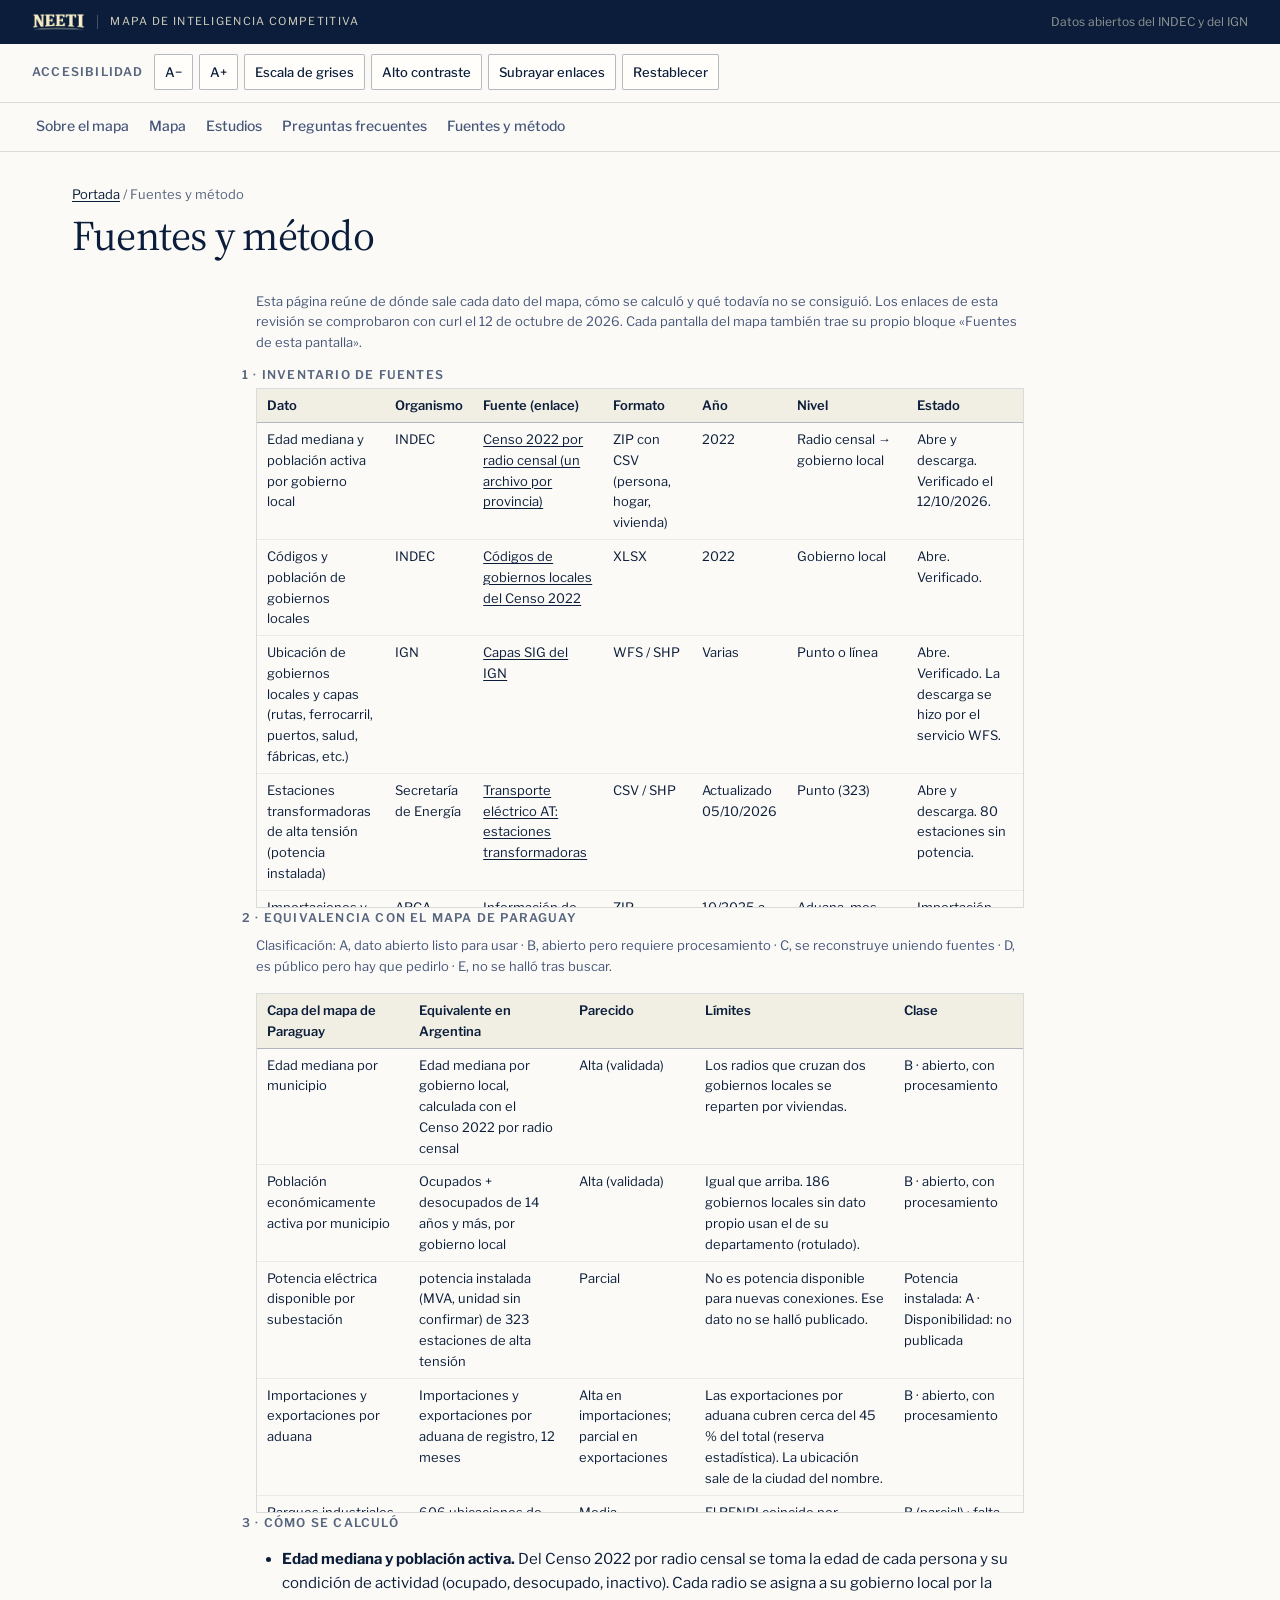
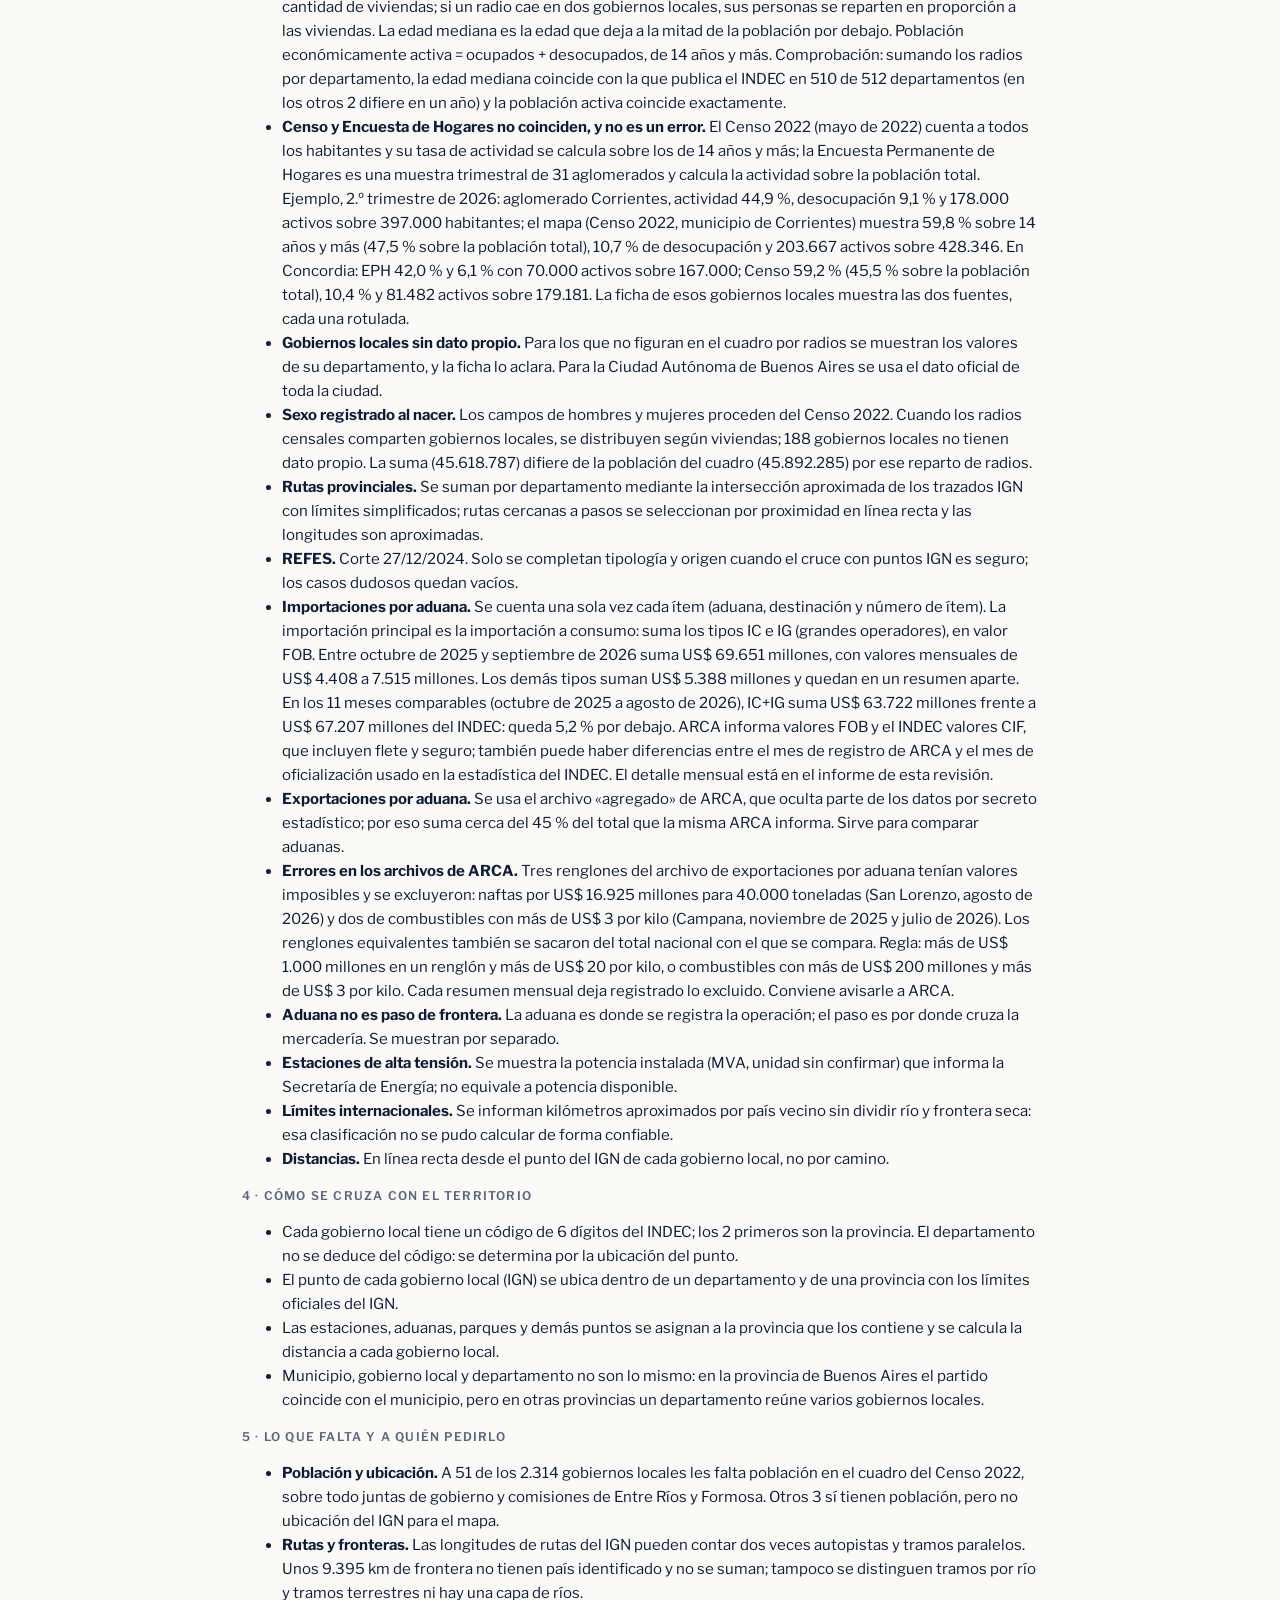
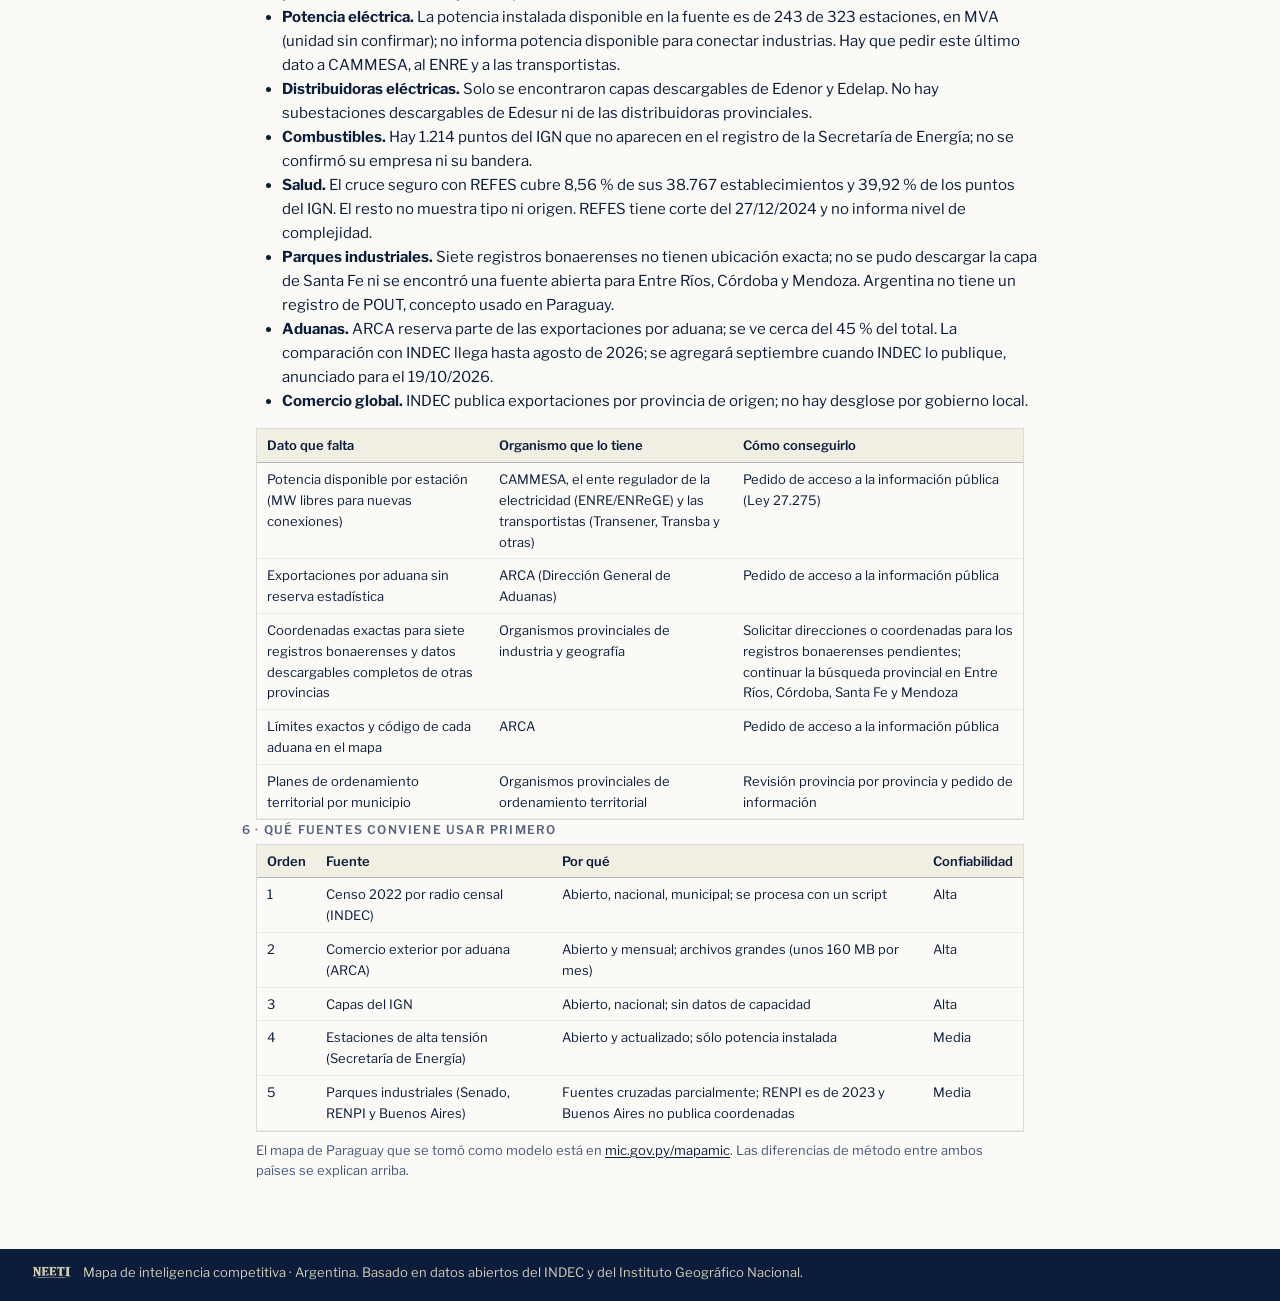
==== commit 40ed1f99: "Avisos visibles de datos que faltan en cada pantalla e inventario de brechas ampliado Co-Authored-By" ====
--- a/docs/fuentes.html
+++ b/docs/fuentes.html
@@ -91,6 +91,17 @@
     </ul>
 
     <h2 class="rotulo">5 · Lo que falta y a quién pedirlo</h2>
+    <ul>
+      <li><strong>Población y ubicación.</strong> A 51 de los 2.314 gobiernos locales les falta población en el cuadro del Censo 2022, sobre todo juntas de gobierno y comisiones de Entre Ríos y Formosa. Otros 3 sí tienen población, pero no ubicación del IGN para el mapa.</li>
+      <li><strong>Rutas y fronteras.</strong> Las longitudes de rutas del IGN pueden contar dos veces autopistas y tramos paralelos. Unos 9.395 km de frontera no tienen país identificado y no se suman; tampoco se distinguen tramos por río y tramos terrestres ni hay una capa de ríos.</li>
+      <li><strong>Potencia eléctrica.</strong> La potencia instalada disponible en la fuente es de 243 de 323 estaciones, en MVA (unidad sin confirmar); no informa potencia disponible para conectar industrias. Hay que pedir este último dato a CAMMESA, al ENRE y a las transportistas.</li>
+      <li><strong>Distribuidoras eléctricas.</strong> Solo se encontraron capas descargables de Edenor y Edelap. No hay subestaciones descargables de Edesur ni de las distribuidoras provinciales.</li>
+      <li><strong>Combustibles.</strong> Hay 1.214 puntos del IGN que no aparecen en el registro de la Secretaría de Energía; no se confirmó su empresa ni su bandera.</li>
+      <li><strong>Salud.</strong> El cruce seguro con REFES cubre 8,56 % de sus 38.767 establecimientos y 39,92 % de los puntos del IGN. El resto no muestra tipo ni origen. REFES tiene corte del 27/12/2024 y no informa nivel de complejidad.</li>
+      <li><strong>Parques industriales.</strong> Siete registros bonaerenses no tienen ubicación exacta; no se pudo descargar la capa de Santa Fe ni se encontró una fuente abierta para Entre Ríos, Córdoba y Mendoza. Argentina no tiene un registro de POUT, concepto usado en Paraguay.</li>
+      <li><strong>Aduanas.</strong> ARCA reserva parte de las exportaciones por aduana; se ve cerca del 45 % del total. La comparación con INDEC llega hasta agosto de 2026; se agregará septiembre cuando INDEC lo publique, anunciado para el 19/10/2026.</li>
+      <li><strong>Comercio global.</strong> INDEC publica exportaciones por provincia de origen; no hay desglose por gobierno local.</li>
+    </ul>
     <div class='tabla-caja'><table class='tabla'><thead><tr><th scope='col'>Dato que falta</th><th scope='col'>Organismo que lo tiene</th><th scope='col'>Cómo conseguirlo</th></tr></thead><tbody><tr><td>Potencia disponible por estación (MW libres para nuevas conexiones)</td><td>CAMMESA, el ente regulador de la electricidad (ENRE/ENReGE) y las transportistas (Transener, Transba y otras)</td><td>Pedido de acceso a la información pública (Ley 27.275)</td></tr><tr><td>Exportaciones por aduana sin reserva estadística</td><td>ARCA (Dirección General de Aduanas)</td><td>Pedido de acceso a la información pública</td></tr><tr><td>Coordenadas exactas para siete registros bonaerenses y datos descargables completos de otras provincias</td><td>Organismos provinciales de industria y geografía</td><td>Solicitar direcciones o coordenadas para los registros bonaerenses pendientes; continuar la búsqueda provincial en Entre Ríos, Córdoba, Santa Fe y Mendoza</td></tr><tr><td>Límites exactos y código de cada aduana en el mapa</td><td>ARCA</td><td>Pedido de acceso a la información pública</td></tr><tr><td>Planes de ordenamiento territorial por municipio</td><td>Organismos provinciales de ordenamiento territorial</td><td>Revisión provincia por provincia y pedido de información</td></tr></tbody></table></div>
 
     <h2 class="rotulo">6 · Qué fuentes conviene usar primero</h2>
--- a/docs/estilo.css
+++ b/docs/estilo.css
@@ -148,6 +148,13 @@
 .panel-titulo select { max-width: 100%; min-height: 36px; margin-top: 4px; padding: 0 6px; border: 1px solid var(--linea-firme); border-radius: var(--radio); background: var(--papel); font-family: var(--sans); font-size: var(--t-ui); }
 .nota { margin: 0; padding: 8px 14px 12px; color: var(--tinta-media); font-size: var(--t-sm); }
 
+/* Aviso visible de cobertura, situado después del mapa para conservarlo a la vista en celular. */
+.aviso-datos { margin: 0 16px 16px; padding: 12px 14px 12px 16px; background: #fff8dc; border: 1px solid var(--media); border-left: 5px solid var(--alta); color: var(--tinta); }
+.aviso-datos[hidden] { display: none; }
+.aviso-datos h3 { margin: 0 0 6px; font-family: var(--sans); font-size: var(--t-base); font-weight: 600; line-height: 1.35; }
+.aviso-datos ul { margin: 0; padding-left: 1.15rem; font-size: var(--t-sm); line-height: 1.5; }
+.aviso-datos li + li { margin-top: 4px; }
+
 .capas { display: flex; gap: 6px; overflow-x: auto; padding: 8px 14px; scrollbar-width: none; }
 .capas[hidden] { display: none; }
 .capas::-webkit-scrollbar { display: none; }
@@ -317,6 +324,7 @@
   .filtros-cuerpo { display: grid; grid-template-columns: repeat(3, 1fr); margin-top: 0; }
   .kpis { grid-template-columns: repeat(3, 1fr); margin: 12px 32px; }
   .panel { margin: 0 32px 16px; }
+  .aviso-datos { margin: 0 32px 16px; }
   #mapa { height: 68vh; min-height: 480px; }
   .estudios, .contacto { padding: 24px 32px 8px; }
   .lista-estudios { display: grid; grid-template-columns: repeat(3, 1fr); gap: 0 24px; border-top: 0; }
